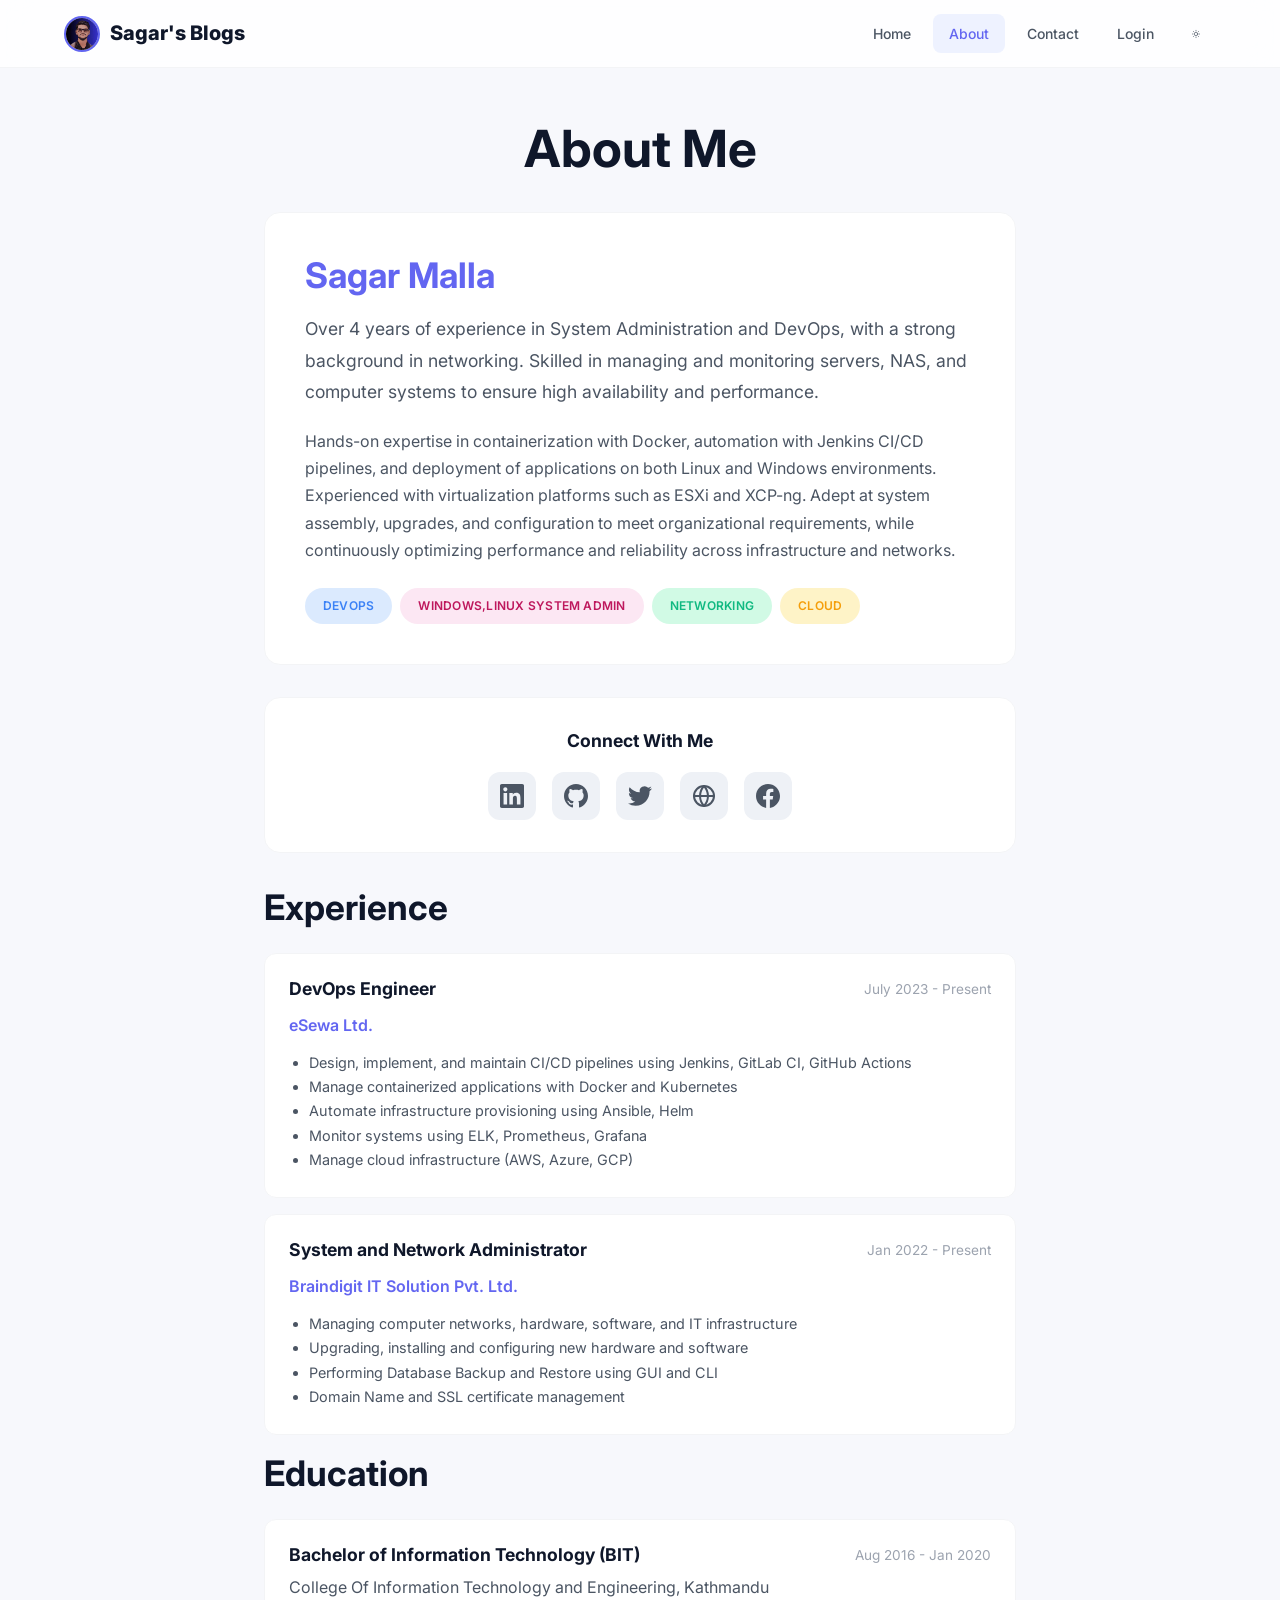
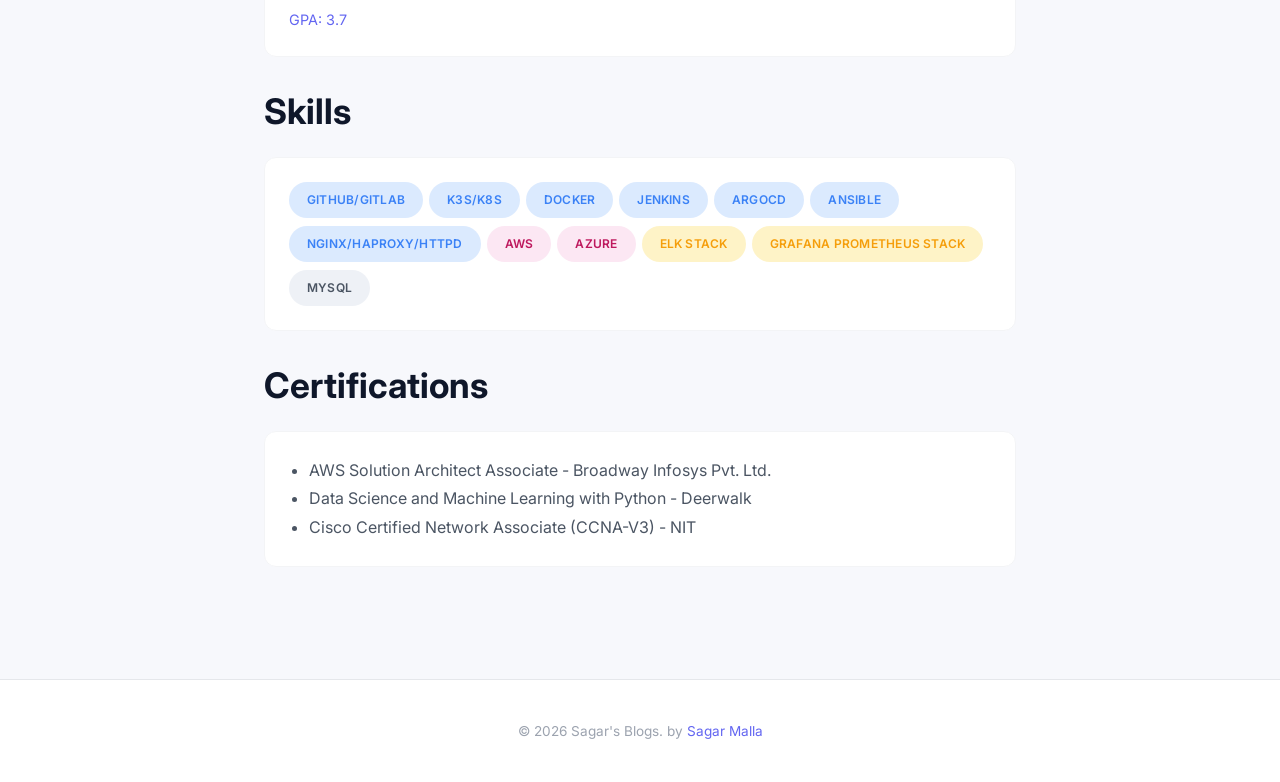
==== about.html @ 2ee71346 "Find and Replace logic added for quiljs editor." ====
<!DOCTYPE html>
<html lang="en">
<head>
    <meta charset="UTF-8">
    <meta name="viewport" content="width=device-width, initial-scale=1.0">
    <title>About Me — Sagar's Blogs</title>
    <!-- Google Fonts -->
    <link rel="preconnect" href="https://fonts.googleapis.com">
    <link rel="preconnect" href="https://fonts.gstatic.com" crossorigin>
    <link href="https://fonts.googleapis.com/css2?family=Inter:wght@400;500;600;700;800&family=Playfair+Display:ital,wght@0,700;0,800;1,700&family=JetBrains+Mono:wght@500&display=swap" rel="stylesheet">
    <link rel="stylesheet" href="assets/css/style.css">
    <link href="https://unpkg.com/aos@2.3.1/dist/aos.css" rel="stylesheet">
</head>
<body>
    <!-- ========== NAVBAR ========== -->
    <nav class="navbar" id="navbar">
        <div class="nav-inner">
            <a href="index.html#home" class="nav-brand">
                <img src="assets/img/sagarmalla.gif" alt="Sagar's Blogs" class="brand-logo">
                <span>Sagar's Blogs</span>
            </a>
            <button class="mobile-menu-btn" id="mobile-menu-btn" aria-label="Toggle menu">
                <svg viewBox="0 0 24 24" fill="none" stroke="currentColor" stroke-width="2" stroke-linecap="round"><line x1="3" y1="6" x2="21" y2="6"/><line x1="3" y1="12" x2="21" y2="12"/><line x1="3" y1="18" x2="21" y2="18"/></svg>
            </button>
            <div class="nav-links" id="nav-links">
                <a href="index.html#home" id="nav-home">Home</a>
                <a href="about.html" id="nav-about" class="active">About</a>
                <a href="contact.html" id="nav-contact">Contact</a>
                <a href="index.html#admin/dashboard" id="nav-admin" class="hidden">Dashboard</a>
                <a href="login.html" id="nav-login">Login</a>
                <button id="nav-logout" class="hidden" onclick="UI_UTILS.handleLogout()">Logout</button>
                <button class="theme-toggle" id="theme-toggle" aria-label="Toggle theme"></button>
            </div>
        </div>
    </nav>

    <main id="app">
        <div class="page-enter" style="margin-top:var(--nav-h);padding:48px 24px 80px">
            <div class="container" style="max-width:800px">
                <h1 style="margin-bottom:32px;text-align:center">About Me</h1>
                
                <div data-aos="fade-up" style="background:var(--bg-secondary);border-radius:var(--radius-lg);padding:40px;margin-bottom:32px;border:1px solid var(--border-light)">
                    <h2 style="margin-bottom:16px;color:var(--accent)">Sagar Malla</h2>
                    <p style="margin-bottom:20px;font-size:1.1rem;line-height:1.8">
                        Over 4 years of experience in System Administration and DevOps, with a strong background in networking. 
                        Skilled in managing and monitoring servers, NAS, and computer systems to ensure high availability and performance.
                    </p>
                    <p style="margin-bottom:20px;line-height:1.7">
                        Hands-on expertise in containerization with Docker, automation with Jenkins CI/CD pipelines, and deployment 
                        of applications on both Linux and Windows environments. Experienced with virtualization platforms such as 
                        ESXi and XCP-ng. Adept at system assembly, upgrades, and configuration to meet organizational requirements, 
                        while continuously optimizing performance and reliability across infrastructure and networks.
                    </p>
                    <div style="display:flex;gap:8px;flex-wrap:wrap;margin-top:24px">
                        <span class="badge badge-tech">DevOps</span>
                        <span class="badge badge-design">Windows,Linux System Admin</span>
                        <span class="badge badge-lifestyle">Networking</span>
                        <span class="badge badge-business">Cloud</span>
                    </div>
                </div>

                <div data-aos="zoom-in" style="background:var(--bg-secondary);border-radius:var(--radius-lg);padding:32px;margin-bottom:32px;border:1px solid var(--border-light);text-align:center">
                    <h3 style="margin-bottom:20px;font-size:1.1rem">Connect With Me</h3>
                    <div style="display:flex;justify-content:center;gap:16px;flex-wrap:wrap">
                        <a href="https://www.linkedin.com/in/sagarmalla08/" target="_blank" rel="noopener noreferrer" class="social-btn">
                            <svg viewBox="0 0 24 24" fill="currentColor" style="width:24px;height:24px"><path d="M20.447 20.452h-3.554v-5.569c0-1.328-.027-3.037-1.852-3.037-1.853 0-2.136 1.445-2.136 2.939v5.667H9.351V9h3.414v1.561h.046c.477-.9 1.637-1.85 3.37-1.85 3.601 0 4.267 2.37 4.267 5.455v6.286zM5.337 7.433c-1.144 0-2.063-.926-2.063-2.065 0-1.138.92-2.063 2.063-2.063 1.14 0 2.064.925 2.064 2.063 0 1.139-.925 2.065-2.064 2.065zm1.782 13.019H3.555V9h3.564v11.452zM22.225 0H1.771C.792 0 0 .774 0 1.729v20.542C0 23.227.792 24 1.771 24h20.451C23.2 24 24 23.227 24 22.271V1.729C24 .774 23.2 0 22.222 0h.003z"/></svg>
                        </a>
                        <a href="https://github.com/UnstopableSafar08" target="_blank" rel="noopener noreferrer" class="social-btn">
                            <svg viewBox="0 0 24 24" fill="currentColor" style="width:24px;height:24px"><path d="M12 0c-6.626 0-12 5.373-12 12 0 5.302 3.438 9.8 8.207 11.387.599.111.793-.261.793-.577v-2.234c-3.338.726-4.033-1.416-4.033-1.416-.546-1.387-1.333-1.756-1.333-1.756-1.089-.745.083-.729.083-.729 1.205.084 1.839 1.237 1.839 1.237 1.07 1.834 2.807 1.304 3.492.997.107-.775.418-1.305.762-1.604-2.665-.305-5.467-1.334-5.467-5.931 0-1.311.469-2.381 1.236-3.221-.124-.303-.535-1.524.117-3.176 0 0 1.008-.322 3.301 1.23.957-.266 1.983-.399 3.003-.404 1.02.005 2.047.138 3.006.404 2.291-1.552 3.297-1.23 3.297-1.23.653 1.653.242 2.874.118 3.176.77.84 1.235 1.911 1.235 3.221 0 4.609-2.807 5.624-5.479 5.921.43.372.823 1.102.823 2.222v3.293c0 .319.192.694.801.576 4.765-1.589 8.199-6.086 8.199-11.386 0-6.627-5.373-12-12-12z"/></svg>
                        </a>
                        <a href="https://twitter.com/sgr_malla08" target="_blank" rel="noopener noreferrer" class="social-btn" title="Twitter">
                            <svg viewBox="0 0 24 24" fill="currentColor" style="width:24px;height:24px"><path d="M23.953 4.57a10 10 0 01-2.825.775 4.958 4.958 0 002.163-2.723c-.951.555-2.005.959-3.127 1.184a4.92 4.92 0 00-8.384 4.482C7.69 8.095 4.067 6.13 1.64 3.162a4.822 4.822 0 00-.666 2.475c0 1.71.87 3.213 2.188 4.096a4.904 4.904 0 01-2.228-.616v.06a4.923 4.923 0 003.946 4.827 4.996 4.996 0 01-2.212.085 4.936 4.936 0 004.604 3.417 9.867 9.867 0 01-6.102 2.105c-.39 0-.779-.023-1.17-.067a13.995 13.995 0 007.557 2.209c9.053 0 13.998-7.496 13.998-13.985 0-.21 0-.42-.015-.63A9.935 9.935 0 0024 4.59z"/></svg>
                        </a>
                        <a href="https://sagarmalla.info.np" target="_blank" rel="noopener noreferrer" class="social-btn" title="Portfolio Website">
                            <svg viewBox="0 0 24 24" fill="none" stroke="currentColor" stroke-width="2" stroke-linecap="round" stroke-linejoin="round" style="width:24px;height:24px"><circle cx="12" cy="12" r="10"/><line x1="2" y1="12" x2="22" y2="12"/><path d="M12 2a15.3 15.3 0 0 1 4 10 15.3 15.3 0 0 1-4 10 15.3 15.3 0 0 1-4-10 15.3 15.3 0 0 1 4-10z"/></svg>
                        </a>
                        <a href="https://facebook.com/" target="_blank" rel="noopener noreferrer" class="social-btn" title="Facebook">
                            <svg viewBox="0 0 24 24" fill="currentColor" style="width:24px;height:24px"><path d="M24 12.073c0-6.627-5.373-12-12-12s-12 5.373-12 12c0 5.99 4.388 10.954 10.125 11.854v-8.385H7.078v-3.47h3.047V9.43c0-3.007 1.792-4.669 4.533-4.669 1.312 0 2.686.235 2.686.235v2.953H15.83c-1.491 0-1.956.925-1.956 1.874v2.25h3.328l-.532 3.47h-2.796v8.385C19.612 23.027 24 18.062 24 12.073z"/></svg>
                        </a>
                    </div>
                </div>

                <div data-aos="fade-up">
                    <h2 style="margin-bottom:24px">Experience</h2>
                    
                    <div style="background:var(--bg-secondary);border-radius:var(--radius-md);padding:24px;margin-bottom:16px;border:1px solid var(--border-light)">
                        <div style="display:flex;justify-content:space-between;align-items:flex-start;flex-wrap:wrap;gap:8px;margin-bottom:12px">
                            <h3 style="font-size:1.1rem">DevOps Engineer</h3>
                            <span style="font-size:.85rem;color:var(--text-tertiary)">July 2023 - Present</span>
                        </div>
                        <p style="color:var(--accent);font-weight:600;margin-bottom:12px">eSewa Ltd.</p>
                        <ul style="color:var(--text-secondary);font-size:.9rem;line-height:1.7;padding-left:20px; list-style: disc;">
                            <li>Design, implement, and maintain CI/CD pipelines using Jenkins, GitLab CI, GitHub Actions</li>
                            <li>Manage containerized applications with Docker and Kubernetes</li>
                            <li>Automate infrastructure provisioning using Ansible, Helm</li>
                            <li>Monitor systems using ELK, Prometheus, Grafana</li>
                            <li>Manage cloud infrastructure (AWS, Azure, GCP)</li>
                        </ul>
                    </div>

                    <div data-aos="zoom-in-up" style="background:var(--bg-secondary);border-radius:var(--radius-md);padding:24px;margin-bottom:16px;border:1px solid var(--border-light)">
                        <div style="display:flex;justify-content:space-between;align-items:flex-start;flex-wrap:wrap;gap:8px;margin-bottom:12px">
                            <h3 style="font-size:1.1rem">System and Network Administrator</h3>
                            <span style="font-size:.85rem;color:var(--text-tertiary)">Jan 2022 - Present</span>
                        </div>
                        <p style="color:var(--accent);font-weight:600;margin-bottom:12px">Braindigit IT Solution Pvt. Ltd.</p>
                        <ul style="color:var(--text-secondary);font-size:.9rem;line-height:1.7;padding-left:20px; list-style: disc;">
                            <li>Managing computer networks, hardware, software, and IT infrastructure</li>
                            <li>Upgrading, installing and configuring new hardware and software</li>
                            <li>Performing Database Backup and Restore using GUI and CLI</li>
                            <li>Domain Name and SSL certificate management</li>
                        </ul>
                    </div>
                </div>

                <div data-aos="zoom-in-up" style="margin-bottom:32px">
                    <h2 style="margin-bottom:24px">Education</h2>
                    <div style="background:var(--bg-secondary);border-radius:var(--radius-md);padding:24px;border:1px solid var(--border-light)">
                        <div style="display:flex;justify-content:space-between;align-items:flex-start;flex-wrap:wrap;gap:8px;margin-bottom:8px">
                            <h3 style="font-size:1.1rem">Bachelor of Information Technology (BIT)</h3>
                            <span style="font-size:.85rem;color:var(--text-tertiary)">Aug 2016 - Jan 2020</span>
                        </div>
                        <p style="color:var(--text-secondary);margin-bottom:8px">College Of Information Technology and Engineering, Kathmandu</p>
                        <p style="color:var(--accent);font-size:.9rem">GPA: 3.7</p>
                    </div>
                </div>

                <div data-aos="zoom-in-up" style="margin-bottom:32px">
                    <h2 style="margin-bottom:24px">Skills</h2>
                    <div style="background:var(--bg-secondary);border-radius:var(--radius-md);padding:24px;border:1px solid var(--border-light);"> 
                        <div style="display:flex;flex-wrap:wrap;gap:8px 6px;">
                            <span class="badge badge-tech">Github/Gitlab</span>
                            <span class="badge badge-tech">K3S/K8S</span>
                            <span class="badge badge-tech">Docker</span>
                            <span class="badge badge-tech">Jenkins</span>
                            <span class="badge badge-tech">ArgoCD</span>
                            <span class="badge badge-tech">Ansible</span>
                            <span class="badge badge-tech">Nginx/HAProxy/HTTPD</span>
                            <span class="badge badge-design">AWS</span>
                            <span class="badge badge-design">Azure</span>
                            <span class="badge badge-business">ELK Stack</span>
                            <span class="badge badge-business">Grafana Prometheus Stack</span>
                            <span class="badge badge-general">MySQL</span>
                        </div>
                    </div>
                </div>

                <div data-aos="zoom-in-up" style="margin-bottom:32px">
                    <h2 style="margin-bottom:24px">Certifications</h2>
                    <div style="background:var(--bg-secondary);border-radius:var(--radius-md);padding:24px;border:1px solid var(--border-light)"> 
                        <ul style="color:var(--text-secondary);line-height:1.8;padding-left:20px; list-style: disc;">
                            <li>AWS Solution Architect Associate - Broadway Infosys Pvt. Ltd.</li>
                            <li>Data Science and Machine Learning with Python - Deerwalk</li>
                            <li>Cisco Certified Network Associate (CCNA-V3) - NIT</li>
                        </ul>
                    </div>
                </div>
            </div>
        </div>
    </main>

    <style>
        .social-btn {
            width: 48px;
            height: 48px;
            border-radius: var(--radius-md);
            background: var(--bg-tertiary);
            display: flex;
            align-items: center;
            justify-content: center;
            color: var(--text-secondary);
            transition: all var(--transition);
        }
        .social-btn:hover {
            background: var(--accent);
            color: #fff;
            transform: translateY(-3px);
        }
    </style>

    <footer class="footer">
        <div class="container">
            <p>&copy; 2026 Sagar's Blogs. by <a href="https://sagarmalla.info.np" target="_blank" rel="noopener">Sagar Malla</a></p>
        </div>
    </footer>

    <script src="config.local.js"></script>
    <script src="assets/js/core.js"></script>
    <script src="https://unpkg.com/aos@2.3.1/dist/aos.js"></script>
    <script>
        document.addEventListener('DOMContentLoaded', () => {
            AOS.init({ duration: 800, once: true });
            
            const themeBtn = document.getElementById('theme-toggle');
            const updateThemeIcon = (theme) => {
                themeBtn.innerHTML = theme === 'light' ? 
                    '<svg viewBox="0 0 24 24" fill="none" stroke="currentColor" stroke-width="2" stroke-linecap="round"><circle cx="12" cy="12" r="5"/><line x1="12" y1="1" x2="12" y2="3"/><line x1="12" y1="21" x2="12" y2="23"/><line x1="4.22" y1="4.22" x2="5.64" y2="5.64"/><line x1="18.36" y1="18.36" x2="19.78" y2="19.78"/><line x1="1" y1="12" x2="3" y2="12"/><line x1="21" y1="12" x2="23" y2="12"/><line x1="4.22" y1="19.78" x2="5.64" y2="18.36"/><line x1="18.36" y1="5.64" x2="19.78" y2="4.22"></svg>' :
                    '<svg viewBox="0 0 24 24" fill="none" stroke="currentColor" stroke-width="2" stroke-linecap="round"><path d="M21 12.79A9 9 0 1 1 11.21 3 7 7 0 0 0 21 12.79z"/></svg>';
            };
            updateThemeIcon(UI_UTILS.setupTheme());
            UI_UTILS.updateNav();
            themeBtn.addEventListener('click', () => updateThemeIcon(UI_UTILS.toggleTheme()));

            document.getElementById('mobile-menu-btn').addEventListener('click', () => {
                document.getElementById('nav-links').classList.toggle('open');
            });
        });
    </script>
</body>
</html>
---- assets/css/style.css ----
/* ============================================================
   INKWELL BLOG — COMPLETE DESIGN SYSTEM
   CSS Custom Properties, Reset, Typography, Components,
   Dark Mode, Skeleton Loaders, Responsive Layout
   ============================================================ */

/* ---------- Theme Variables ---------- */
:root {
    --bg-primary: #f7f8fc;
    --bg-secondary: #ffffff;
    --bg-tertiary: #eef1f6;
    --bg-input: #f1f4f9;
    --text-primary: #0f172a;
    --text-secondary: #4b5563;
    --text-tertiary: #9ca3af;
    --accent: #6366f1;
    --accent-hover: #4f46e5;
    --accent-soft: #eef2ff;
    --accent-glow: rgba(99, 102, 241, 0.13);
    --border: #e5e7eb;
    --border-light: #f3f4f6;
    --success: #10b981;
    --success-soft: #d1fae5;
    --warning: #f59e0b;
    --warning-soft: #fef3c7;
    --danger: #ef4444;
    --danger-soft: #fee2e2;
    --info: #3b82f6;
    --info-soft: #dbeafe;
    --shadow-sm: 0 1px 3px rgba(0, 0, 0, 0.04), 0 1px 2px rgba(0, 0, 0, 0.03);
    --shadow-md: 0 4px 12px rgba(0, 0, 0, 0.06);
    --shadow-lg: 0 12px 32px rgba(0, 0, 0, 0.08);
    --shadow-xl: 0 24px 48px rgba(0, 0, 0, 0.10);
    --radius-sm: 8px;
    --radius-md: 12px;
    --radius-lg: 16px;
    --radius-xl: 24px;
    --radius-full: 9999px;
    --font-sans: 'Inter', system-ui, -apple-system, sans-serif;
    --font-display: 'Playfair Display', Georgia, serif;
    --font-mono: 'JetBrains Mono', monospace;
    --transition: 0.22s cubic-bezier(.4, 0, .2, 1);
    --nav-h: 68px;
    --max-w: 1200px;
    --skel-base: #e5e7eb;
    --skel-shine: #f9fafb;
    --nav-bg: rgba(255, 255, 255, 0.82);
    --hero-grad: linear-gradient(135deg, #6366f1 0%, #a855f7 50%, #ec4899 100%);
    --card-hover-y: -6px;
    --quill-bg: #ffffff;
    --quill-text: #0f172a;
    --quill-border: #e5e7eb;
}

[data-theme="dark"] {
    --bg-primary: #0c1222;
    --bg-secondary: #141c2e;
    --bg-tertiary: #1b2540;
    --bg-input: #1b2540;
    --text-primary: #e8ecf4;
    --text-secondary: #8e9bba;
    --text-tertiary: #4e5e80;
    --accent: #818cf8;
    --accent-hover: #a5b4fc;
    --accent-soft: rgba(129, 140, 248, 0.12);
    --accent-glow: rgba(129, 140, 248, 0.18);
    --border: #1f2d47;
    --border-light: #172035;
    --success-soft: rgba(16, 185, 129, 0.14);
    --warning-soft: rgba(245, 158, 11, 0.14);
    --danger-soft: rgba(239, 68, 68, 0.14);
    --info-soft: rgba(59, 130, 246, 0.14);
    --shadow-sm: 0 1px 3px rgba(0, 0, 0, 0.25);
    --shadow-md: 0 4px 12px rgba(0, 0, 0, 0.35);
    --shadow-lg: 0 12px 32px rgba(0, 0, 0, 0.40);
    --shadow-xl: 0 24px 48px rgba(0, 0, 0, 0.45);
    --skel-base: #1b2540;
    --skel-shine: #243352;
    --nav-bg: rgba(12, 18, 34, 0.82);
    --hero-grad: linear-gradient(135deg, #4338ca 0%, #7c3aed 50%, #be185d 100%);
    --card-hover-y: -4px;
    --quill-bg: #141c2e;
    --quill-text: #e8ecf4;
    --quill-border: #1f2d47;
}

/* ---------- Reset ---------- */
*,
*::before,
*::after {
    margin: 0;
    padding: 0;
    box-sizing: border-box
}

html {
    scroll-behavior: smooth;
    -webkit-font-smoothing: antialiased;
    -moz-osx-font-smoothing: grayscale
}

body {
    font-family: var(--font-sans);
    background: var(--bg-primary);
    color: var(--text-primary);
    line-height: 1.65;
    transition: background var(--transition), color var(--transition);
    min-height: 100vh;
    overflow-x: hidden
}

img {
    max-width: 100%;
    display: block
}

a {
    color: var(--accent);
    text-decoration: none;
    transition: color var(--transition)
}

a:hover {
    color: var(--accent-hover)
}

button {
    cursor: pointer;
    font-family: inherit;
    border: none;
    background: none
}

input,
select,
textarea {
    font-family: inherit;
    font-size: inherit
}

ul,
ol {
    list-style: none
}

/* ---------- Scrollbar ---------- */
::-webkit-scrollbar {
    width: 8px;
    height: 8px
}

::-webkit-scrollbar-track {
    background: var(--bg-primary)
}

::-webkit-scrollbar-thumb {
    background: var(--border);
    border-radius: 99px
}

::-webkit-scrollbar-thumb:hover {
    background: var(--text-tertiary)
}

/* ---------- Typography ---------- */
h1,
h2,
h3,
h4,
h5,
h6 {
    line-height: 1.25;
    font-weight: 700;
    color: var(--text-primary)
}

h1 {
    font-size: clamp(2rem, 5vw, 3.2rem)
}

h2 {
    font-size: clamp(1.5rem, 3.5vw, 2.2rem)
}

h3 {
    font-size: clamp(1.2rem, 2.5vw, 1.6rem)
}

p {
    color: var(--text-secondary)
}

/* ---------- Layout ---------- */
.container {
    width: 100%;
    max-width: var(--max-w);
    margin: 0 auto;
    padding: 0 24px
}

.page-padding {
    padding-top: calc(var(--nav-h) + 32px);
    padding-bottom: 64px;
    min-height: 80vh
}

/* ---------- Navbar ---------- */
.navbar {
    position: fixed;
    top: 0;
    left: 0;
    right: 0;
    height: var(--nav-h);
    background: var(--nav-bg);
    backdrop-filter: blur(16px) saturate(1.8);
    -webkit-backdrop-filter: blur(16px) saturate(1.8);
    border-bottom: 1px solid var(--border-light);
    z-index: 1000;
    transition: background var(--transition), border-color var(--transition)
}

.nav-inner {
    max-width: var(--max-w);
    margin: 0 auto;
    padding: 0 24px;
    height: 100%;
    display: flex;
    align-items: center;
    justify-content: space-between
}

.nav-brand {
    display: flex;
    align-items: center;
    gap: 10px;
    font-weight: 800;
    font-size: 1.25rem;
    color: var(--text-primary);
    text-decoration: none;
    transition: opacity var(--transition)
}

.brand-logo {
    width: 36px;
    height: 36px;
    border-radius: 50%;
    object-fit: cover;
    border: 2px solid var(--accent)
}

.nav-brand:hover {
    opacity: .8;
    color: var(--text-primary)
}

.nav-brand svg {
    width: 28px;
    height: 28px;
    color: var(--accent)
}

.nav-links {
    display: flex;
    align-items: center;
    gap: 6px
}

.nav-links a,
.nav-links button {
    padding: 8px 16px;
    border-radius: var(--radius-sm);
    font-size: .875rem;
    font-weight: 500;
    color: var(--text-secondary);
    transition: all var(--transition);
    text-decoration: none;
    white-space: nowrap
}

.nav-links a:hover,
.nav-links button:hover {
    background: var(--accent-soft);
    color: var(--accent)
}

.nav-links a.active {
    background: var(--accent-soft);
    color: var(--accent)
}

.theme-toggle {
    display: flex;
    align-items: center;
    justify-content: center;
    width: 40px;
    height: 40px;
    border-radius: var(--radius-sm);
    transition: all var(--transition);
    color: var(--text-secondary)
}

.theme-toggle:hover {
    background: var(--accent-soft);
    color: var(--accent)
}

.theme-toggle svg {
    width: 28px;
    height: 28px
}

.mobile-menu-btn {
    display: none;
    width: 40px;
    height: 40px;
    align-items: center;
    justify-content: center;
    border-radius: var(--radius-sm);
    color: var(--text-secondary)
}

.mobile-menu-btn svg {
    width: 22px;
    height: 22px
}

@media(max-width:768px) {
    .nav-links {
        position: fixed;
        top: var(--nav-h);
        left: 0;
        right: 0;
        background: var(--bg-secondary);
        border-bottom: 1px solid var(--border);
        flex-direction: column;
        padding: 16px;
        gap: 4px;
        transform: translateY(-120%);
        opacity: 0;
        transition: all .3s ease;
        pointer-events: none
    }

    .nav-links.open {
        transform: translateY(0);
        opacity: 1;
        pointer-events: auto
    }

    .nav-links a,
    .nav-links button {
        width: 100%;
        text-align: left;
        padding: 12px 16px
    }

    .mobile-menu-btn {
        display: flex
    }
}

/* ---------- Hero ---------- */
.hero {
    background: var(--hero-grad);
    padding: 100px 24px 80px;
    margin-top: var(--nav-h);
    text-align: center;
    position: relative;
    overflow: hidden
}

.hero::before {
    content: '';
    position: absolute;
    inset: 0;
    background: url("data:image/svg+xml,%3Csvg width='60' height='60' viewBox='0 0 60 60' xmlns='http://www.w3.org/2000/svg'%3E%3Cg fill='none' fill-rule='evenodd'%3E%3Cg fill='%23ffffff' fill-opacity='0.05'%3E%3Cpath d='M36 34v-4h-2v4h-4v2h4v4h2v-4h4v-2h-4zm0-30V0h-2v4h-4v2h4v4h2V6h4V4h-4zM6 34v-4H4v4H0v2h4v4h2v-4h4v-2H6zM6 4V0H4v4H0v2h4v4h2V6h4V4H6z'/%3E%3C/g%3E%3C/g%3E%3C/svg%3E")
}

.hero h1 {
    font-family: var(--font-display);
    color: #fff;
    font-size: clamp(2.5rem, 6vw, 4.2rem);
    margin-bottom: 16px;
    position: relative
}

.hero p {
    color: rgba(255, 255, 255, 0.85);
    font-size: clamp(1rem, 2vw, 1.25rem);
    max-width: 600px;
    margin: 0 auto 32px;
    position: relative
}

.hero-cta {
    display: inline-flex;
    align-items: center;
    gap: 8px;
    padding: 14px 32px;
    background: rgba(255, 255, 255, 0.18);
    color: #fff;
    border: 1px solid rgba(255, 255, 255, 0.3);
    border-radius: var(--radius-full);
    font-weight: 600;
    font-size: 1rem;
    transition: all var(--transition);
    position: relative;
    backdrop-filter: blur(8px)
}

.hero-cta:hover {
    background: rgba(255, 255, 255, 0.28);
    color: #fff;
    transform: translateY(-2px)
}

/* ---------- Section Titles ---------- */
.section-title {
    display: flex;
    align-items: center;
    justify-content: space-between;
    margin-bottom: 32px;
    flex-wrap: wrap;
    gap: 16px
}

.section-title h2 {
    font-size: 1.5rem
}

.section-title .filter-bar {
    display: flex;
    gap: 8px;
    flex-wrap: wrap
}

/* ---------- Search ---------- */
.search-box {
    position: relative;
    max-width: 400px;
    width: 100%
}

.search-box input {
    width: 100%;
    padding: 10px 16px 10px 42px;
    background: var(--bg-secondary);
    border: 1px solid var(--border);
    border-radius: var(--radius-full);
    font-size: .875rem;
    color: var(--text-primary);
    transition: all var(--transition);
    outline: none
}

.search-box input:focus {
    border-color: var(--accent);
    box-shadow: 0 0 0 3px var(--accent-glow)
}

.search-box input::placeholder {
    color: var(--text-tertiary)
}

.search-box svg {
    position: absolute;
    left: 14px;
    top: 50%;
    transform: translateY(-50%);
    width: 18px;
    height: 18px;
    color: var(--text-tertiary);
    pointer-events: none
}

.search-box .search-clear {
    position: absolute;
    right: 10px;
    top: 50%;
    transform: translateY(-50%);
    width: 22px;
    height: 22px;
    border-radius: 50%;
    background: var(--bg-tertiary);
    color: var(--text-tertiary);
    cursor: pointer;
    display: flex;
    align-items: center;
    justify-content: center;
    transition: all var(--transition);
    pointer-events: auto;
    border: none;
    padding: 0
}

.search-box .search-clear:hover {
    background: var(--danger-soft);
    color: var(--danger)
}

.search-box .search-clear svg {
    position: static;
    transform: none;
    width: 14px;
    height: 14px;
    pointer-events: none
}

.search-box input:not(.has-value)~.search-clear,
.search-box input:not([value*=""])~.search-clear {
    display: none
}

.search-box input.has-value~.search-clear {
    display: flex
}

/* ---------- Password Input with Toggle ---------- */
.password-input-wrap {
    position: relative;
    display: flex;
    align-items: center
}

.password-input-wrap .form-input {
    padding-right: 40px;
    width: 100%
}

.password-toggle {
    position: absolute;
    right: 12px;
    top: 50%;
    transform: translateY(-50%);
    width: 22px;
    height: 22px;
    display: flex;
    align-items: center;
    justify-content: center;
    cursor: pointer;
    color: var(--text-tertiary);
    background: none;
    border: none;
    padding: 0;
    transition: color var(--transition)
}

.password-toggle:hover {
    color: var(--text-secondary)
}

.password-toggle svg {
    width: 18px;
    height: 18px;
    pointer-events: none
}

/* ---------- Category Badges ---------- */
.badge {
    display: inline-flex;
    align-items: center;
    padding: 8px 18px;
    border-radius: var(--radius-full);
    font-size: .75rem;
    font-weight: 600;
    letter-spacing: .02em;
    text-transform: uppercase;
    gap: 10px 16px
}

.badge-tech {
    background: var(--info-soft);
    color: var(--info)
}

.badge-design {
    background: #fce7f3;
    color: #be185d
}

[data-theme="dark"] .badge-design {
    background: rgba(190, 24, 93, 0.14);
    color: #f9a8d4
}

.badge-lifestyle {
    background: var(--success-soft);
    color: var(--success)
}

.badge-business {
    background: var(--warning-soft);
    color: var(--warning)
}

.badge-general {
    background: var(--bg-tertiary);
    color: var(--text-secondary)
}

.badge-status {
    padding: 4px 10px;
    font-size: .7rem
}

.badge-published {
    background: var(--success-soft);
    color: var(--success)
}

.badge-draft {
    background: var(--warning-soft);
    color: var(--warning)
}

/* ---------- Post Grid ---------- */
.post-grid {
    display: grid;
    grid-template-columns: repeat(auto-fill, minmax(340px, 1fr));
    gap: 28px
}

@media(max-width:480px) {
    .post-grid {
        grid-template-columns: 1fr
    }
}

/* ---------- Featured Post ---------- */
.featured-post {
    display: grid;
    grid-template-columns: 1.1fr 1fr;
    gap: 0;
    background: var(--bg-secondary);
    border-radius: var(--radius-lg);
    overflow: hidden;
    box-shadow: var(--shadow-md);
    transition: all var(--transition);
    border: 1px solid var(--border-light);
    margin-bottom: 40px
}

.featured-post:hover {
    box-shadow: var(--shadow-lg);
    transform: translateY(-3px)
}

.featured-post .fp-image {
    height: 100%;
    min-height: 320px;
    background-size: cover;
    background-position: center;
    position: relative
}

.featured-post .fp-image::after {
    content: 'FEATURED';
    position: absolute;
    top: 20px;
    left: 20px;
    background: var(--accent);
    color: #fff;
    padding: 6px 16px;
    border-radius: var(--radius-full);
    font-size: .7rem;
    font-weight: 700;
    letter-spacing: .06em
}

.featured-post .fp-content {
    padding: 40px;
    display: flex;
    flex-direction: column;
    justify-content: center;
    gap: 16px
}

.featured-post .fp-content h2 {
    font-size: 1.75rem;
    line-height: 1.3
}

.featured-post .fp-content h2 a {
    color: var(--text-primary);
    text-decoration: none
}

.featured-post .fp-content h2 a:hover {
    color: var(--accent)
}

.featured-post .fp-content p {
    color: var(--text-secondary);
    font-size: .95rem;
    line-height: 1.7
}

.featured-post .fp-meta {
    display: flex;
    align-items: center;
    gap: 16px;
    font-size: .8rem;
    color: var(--text-tertiary)
}

.featured-post .fp-meta svg {
    width: 14px;
    height: 14px
}

.featured-post .fp-meta span {
    display: flex;
    align-items: center;
    gap: 5px
}

@media(max-width:768px) {
    .featured-post {
        grid-template-columns: 1fr
    }

    .featured-post .fp-image {
        min-height: 220px
    }

    .featured-post .fp-content {
        padding: 24px
    }
}

/* ---------- Post Card ---------- */
.post-card {
    background: var(--bg-secondary);
    border-radius: var(--radius-lg);
    overflow: hidden;
    box-shadow: var(--shadow-sm);
    transition: all var(--transition);
    border: 1px solid var(--border-light);
    display: flex;
    flex-direction: column
}

.post-card:hover {
    box-shadow: var(--shadow-lg);
    transform: translateY(var(--card-hover-y))
}

.post-card .card-image {
    height: 200px;
    background-size: cover;
    background-position: center;
    position: relative
}

.post-card .card-image .badge {
    position: absolute;
    top: 14px;
    left: 14px
}

.post-card .card-body {
    padding: 22px;
    flex: 1;
    display: flex;
    flex-direction: column;
    gap: 10px
}

.post-card .card-body h3 {
    font-size: 1.15rem;
    line-height: 1.35
}

.post-card .card-body h3 a {
    color: var(--text-primary);
    text-decoration: none;
    transition: color var(--transition)
}

.post-card .card-body h3 a:hover {
    color: var(--accent)
}

.post-card .card-body .excerpt {
    color: var(--text-secondary);
    font-size: .88rem;
    line-height: 1.65;
    flex: 1;
    display: -webkit-box;
    -webkit-line-clamp: 2;
    -webkit-box-orient: vertical;
    overflow: hidden;
    text-overflow: ellipsis
}

.post-card .card-meta {
    display: flex;
    align-items: center;
    gap: 14px;
    font-size: .78rem;
    color: var(--text-tertiary);
    padding-top: 10px;
    border-top: 1px solid var(--border-light);
    margin-top: auto
}

.post-card .card-meta svg {
    width: 13px;
    height: 13px
}

.post-card .card-meta span {
    display: flex;
    align-items: center;
    gap: 4px
}

/* ---------- Post Reading View ---------- */
.post-view {
    max-width: 780px;
    margin: 0 auto;
    padding-top: calc(var(--nav-h) + 48px);
    padding-bottom: 80px
}

.post-view .post-header {
    text-align: center;
    margin-bottom: 48px
}

.post-view .post-header .badge {
    margin-bottom: 16px
}

.post-view .post-header h1 {
    font-family: var(--font-display);
    font-size: clamp(2rem, 5vw, 3rem);
    margin-bottom: 20px;
    line-height: 1.2
}

.post-view .post-header .post-meta {
    display: flex;
    align-items: center;
    justify-content: center;
    gap: 20px;
    color: var(--text-tertiary);
    font-size: .85rem
}

.post-view .post-header .post-meta svg {
    width: 15px;
    height: 15px
}

.post-view .post-header .post-meta span {
    display: flex;
    align-items: center;
    gap: 5px
}

.post-view .post-cover {
    width: 100%;
    height: auto;
    max-height: 460px;
    object-fit: cover;
    border-radius: var(--radius-lg);
    margin-bottom: 48px
}

.post-view .post-body {
    font-size: 1.08rem;
    line-height: 1.85;
    color: var(--text-secondary)
}

.post-view .post-body h1,
.post-view .post-body h2,
.post-view .post-body h3 {
    margin: 36px 0 16px;
    color: var(--text-primary)
}

.post-view .post-body p {
    margin-bottom: 20px
}

.post-view .post-body blockquote {
    border-left: 4px solid var(--accent);
    padding: 16px 24px;
    margin: 24px 0;
    background: var(--accent-soft);
    border-radius: 0 var(--radius-sm) var(--radius-sm) 0;
    font-style: italic;
    color: var(--text-secondary)
}

.code-block-wrapper {
    position: relative;
    margin: 24px 0;
}

.post-view .post-body pre {
    background: var(--bg-tertiary);
    padding: 20px;
    padding-top: 40px;
    border-radius: var(--radius-md);
    overflow-x: auto;
    font-family: var(--font-mono);
    font-size: .88rem;
    margin: 0;
    border: 1px solid var(--border)
}

.code-hdr {
    position: absolute;
    top: 1px;
    right: 1px;
    display: flex;
    align-items: center;
    gap: 12px;
    background: rgba(45, 45, 45, 0.95);
    padding: 2px 4px;
    border-bottom-left-radius: 8px;
    border-top-right-radius: var(--radius-md);
    box-shadow: -2px 2px 4px rgba(0, 0, 0, 0.2);
    z-index: 10;
}

.code-lang {
    color: #b58900;
    font-size: 0.85rem;
    font-family: var(--font-mono);
    font-weight: 600;
}

.copy-code-btn {
    background: transparent;
    color: #8e9bba;
    border: none;
    padding: 2px 4px;
    cursor: pointer;
    transition: color 0.2s;
    display: flex;
    align-items: center;
    justify-content: center;
    gap: 6px;
    font-size: 0.82rem;
    font-family: var(--font-sans);
}

.copy-code-btn:hover {
    color: #ffffff;
    background: transparent;
}

.post-view .post-body code {
    font-family: var(--font-mono);
    background: var(--bg-tertiary);
    padding: 2px 6px;
    border-radius: 4px;
    font-size: .88em
}

.post-view .post-body pre code {
    background: none;
    padding: 0
}

.post-view .post-body img {
    max-width: 100%;
    border-radius: var(--radius-md);
    margin: 24px 0
}

.post-view .post-body a {
    color: var(--accent);
    text-decoration: underline;
    text-underline-offset: 3px
}

.post-view .post-body ul,
.post-view .post-body ol {
    margin: 16px 0 16px 28px
}

.post-view .post-body li {
    margin-bottom: 8px
}

.post-view .post-body ul li {
    list-style: disc
}

.post-view .post-body ol li {
    list-style: decimal
}

.post-nav {
    display: flex;
    justify-content: space-between;
    margin-top: 56px;
    padding-top: 32px;
    border-top: 1px solid var(--border);
    gap: 16px
}

.post-nav a {
    display: flex;
    align-items: center;
    gap: 8px;
    padding: 12px 20px;
    background: var(--bg-secondary);
    border: 1px solid var(--border);
    border-radius: var(--radius-md);
    font-size: .88rem;
    font-weight: 500;
    color: var(--text-secondary);
    transition: all var(--transition);
    max-width: 48%
}

.post-nav a:hover {
    border-color: var(--accent);
    color: var(--accent);
    background: var(--accent-soft)
}

.post-nav a svg {
    width: 18px;
    height: 18px;
    flex-shrink: 0
}

.post-nav-title {
    white-space: nowrap;
    overflow: hidden;
    text-overflow: ellipsis
}

/* ---------- Admin Layout ---------- */
.admin-layout {
    display: grid;
    grid-template-columns: 240px 1fr;
    gap: 0;
    min-height: calc(100vh - var(--nav-h))
}

.admin-sidebar {
    background: var(--bg-secondary);
    border-right: 1px solid var(--border);
    padding: 28px 0;
    position: sticky;
    top: var(--nav-h);
    height: calc(100vh - var(--nav-h))
}

.admin-sidebar a {
    display: flex;
    align-items: center;
    gap: 12px;
    padding: 11px 24px;
    font-size: .88rem;
    font-weight: 500;
    color: var(--text-secondary);
    transition: all var(--transition);
    border-left: 3px solid transparent;
    text-decoration: none
}

.admin-sidebar a:hover {
    background: var(--accent-soft);
    color: var(--accent)
}

.admin-sidebar a.active {
    background: var(--accent-soft);
    color: var(--accent);
    border-left-color: var(--accent);
    font-weight: 600
}

.admin-sidebar a svg {
    width: 18px;
    height: 18px
}

.admin-sidebar .sidebar-section {
    padding: 0 24px;
    margin-bottom: 12px;
    font-size: .7rem;
    font-weight: 700;
    text-transform: uppercase;
    letter-spacing: .08em;
    color: var(--text-tertiary)
}

.admin-content {
    padding: 32px;
    overflow-y: auto
}

/* Post Hero with Background Image */
.post-hero-bg {
    position: relative;
    min-height: 70vh;
    background-size: cover;
    background-position: center;
    display: flex;
    align-items: flex-end;
    justify-content: center;
    text-align: center;
    padding: 100px 24px 60px;
    margin: calc(-1 * var(--nav-h)) calc(-50vw + 50%);
    padding-top: calc(var(--nav-h) + 60px);
    width: 100vw;
    left: 0;
    right: 0
}

.post-hero-bg-overlay {
    position: absolute;
    inset: 0;
    background: rgba(15, 23, 42, 0.75);
    backdrop-filter: blur(1px)
}

.post-hero-bg-content {
    position: relative;
    z-index: 1;
    max-width: 800px;
    color: #fff;
    width: 100%
}

.post-back-link-bg {
    display: inline-flex;
    align-items: center;
    gap: 8px;
    color: rgba(255, 255, 255, 0.8);
    text-decoration: none;
    font-size: 0.95rem;
    margin-bottom: 16px;
    transition: color 0.2s ease;
    white-space: nowrap
}

.post-back-link-bg:hover {
    color: #fff
}

.post-back-link-bg svg {
    width: 18px;
    height: 18px;
    flex-shrink: 0
}

.post-title-bg {
    font-size: clamp(2rem, 5vw, 3.5rem);
    font-weight: 800;
    line-height: 1.15;
    margin: 12px 0 20px;
    color: #fff;
    text-shadow: 0 2px 8px rgba(0, 0, 0, 0.4)
}

.post-meta-bg {
    display: flex;
    flex-wrap: wrap;
    justify-content: center;
    align-items: center;
    gap: 16px 24px;
    font-size: 0.9rem;
    color: rgba(255, 255, 255, 0.85)
}

.post-meta-bg span {
    display: inline-flex;
    align-items: center;
    gap: 6px;
    white-space: nowrap
}

.post-meta-bg svg {
    width: 16px;
    height: 16px;
    flex-shrink: 0
}

.post-body-wrapper {
    max-width: 720px;
    margin: 0 auto;
    padding: 48px 24px
}

/* Go to Top Floating Button */
.go-to-top-btn {
    position: fixed;
    bottom: 24px;
    right: 24px;
    width: 56px;
    height: 56px;
    border-radius: 20px;
    padding: 0;
    display: flex;
    align-items: center;
    justify-content: center;
    opacity: 0;
    visibility: hidden;
    transform: translateY(20px);
    transition: all 0.3s ease;
    z-index: 100;
    box-shadow: 0 6px 24px rgba(99, 102, 241, 0.5);
    background: linear-gradient(135deg, var(--accent) 0%, var(--accent-hover) 100%);
    border: none
}

.go-to-top-btn.visible {
    opacity: 1;
    visibility: visible;
    transform: translateY(0)
}

.go-to-top-btn:hover {
    transform: translateY(-3px);
    box-shadow: var(--shadow-xl)
}

/* Admin Sidebar Mobile Toggle */
.admin-sidebar-toggle-inline {
    display: none;
    width: 40px;
    height: 40px;
    border-radius: var(--radius-sm);
    background: var(--bg-tertiary);
    color: var(--text-secondary);
    border: 1px solid var(--border);
    cursor: pointer;
    align-items: center;
    justify-content: center;
    transition: all var(--transition)
}

.admin-sidebar-toggle-inline:hover {
    background: var(--accent-soft);
    color: var(--accent);
    border-color: var(--accent)
}

.admin-sidebar-overlay {
    display: none;
    position: fixed;
    inset: 0;
    background: rgba(0, 0, 0, 0.5);
    z-index: 998;
    opacity: 0;
    transition: opacity 0.3s ease
}

.admin-sidebar-overlay.visible {
    display: block;
    opacity: 1
}

@media(max-width:860px) {
    .admin-layout {
        grid-template-columns: 1fr
    }

    .admin-sidebar {
        position: fixed;
        top: var(--nav-h);
        left: 0;
        bottom: 0;
        width: 260px;
        z-index: 1000;
        transform: translateX(-100%);
        transition: transform 0.3s ease;
        display: block;
        height: calc(100vh - var(--nav-h));
        box-shadow: var(--shadow-xl)
    }

    .admin-sidebar.open {
        transform: translateX(0)
    }

    .admin-sidebar-toggle-inline {
        display: flex !important
    }

    .admin-content {
        padding: 24px 16px
    }
}

/* ---------- Stat Cards ---------- */
.stats-grid {
    display: grid;
    grid-template-columns: repeat(auto-fit, minmax(200px, 1fr));
    gap: 20px;
    margin-bottom: 32px
}

.stat-card {
    background: var(--bg-secondary);
    border: 1px solid var(--border-light);
    border-radius: var(--radius-md);
    padding: 24px;
    transition: all var(--transition)
}

.stat-card:hover {
    box-shadow: var(--shadow-md);
    transform: translateY(-2px)
}

.stat-card .stat-icon {
    width: 44px;
    height: 44px;
    border-radius: var(--radius-sm);
    display: flex;
    align-items: center;
    justify-content: center;
    margin-bottom: 14px
}

.stat-card .stat-icon svg {
    width: 22px;
    height: 22px
}

.stat-card .stat-icon.blue {
    background: var(--info-soft);
    color: var(--info)
}

.stat-card .stat-icon.green {
    background: var(--success-soft);
    color: var(--success)
}

.stat-card .stat-icon.amber {
    background: var(--warning-soft);
    color: var(--warning)
}

.stat-card .stat-icon.purple {
    background: var(--accent-soft);
    color: var(--accent)
}

.stat-card .stat-value {
    font-size: 2rem;
    font-weight: 800;
    color: var(--text-primary);
    line-height: 1
}

.stat-card .stat-label {
    font-size: .82rem;
    color: var(--text-tertiary);
    margin-top: 6px
}

/* ---------- Data Table ---------- */
.data-table-wrap {
    background: var(--bg-secondary);
    border: 1px solid var(--border-light);
    border-radius: var(--radius-md);
    overflow: hidden
}

.data-table {
    width: 100%;
    border-collapse: collapse
}

.data-table thead {
    background: var(--bg-tertiary)
}

.data-table th {
    padding: 14px 18px;
    text-align: left;
    font-size: .78rem;
    font-weight: 600;
    text-transform: uppercase;
    letter-spacing: .04em;
    color: var(--text-tertiary);
    border-bottom: 1px solid var(--border)
}

.data-table td {
    padding: 14px 18px;
    font-size: .88rem;
    color: var(--text-secondary);
    border-bottom: 1px solid var(--border-light);
    vertical-align: middle
}

.data-table tr:last-child td {
    border-bottom: none
}

.data-table tr:hover td {
    background: var(--accent-soft)
}

.data-table .td-title {
    font-weight: 600;
    color: var(--text-primary);
    max-width: 250px;
    white-space: nowrap;
    overflow: hidden;
    text-overflow: ellipsis
}

.table-actions {
    display: flex;
    gap: 6px
}

.table-actions button {
    width: 34px;
    height: 34px;
    border-radius: var(--radius-sm);
    display: flex;
    align-items: center;
    justify-content: center;
    transition: all var(--transition);
    color: var(--text-tertiary)
}

.table-actions button:hover {
    background: var(--bg-tertiary);
    color: var(--text-primary)
}

.table-actions button.danger:hover {
    background: var(--danger-soft);
    color: var(--danger)
}

.table-actions button svg {
    width: 16px;
    height: 16px
}

@media(max-width:640px) {
    .data-table-wrap {
        overflow-x: auto
    }

    .data-table {
        min-width: 600px
    }
}

/* ---------- Buttons ---------- */
.btn {
    display: inline-flex;
    align-items: center;
    justify-content: center;
    gap: 8px;
    padding: 10px 22px;
    border-radius: var(--radius-sm);
    font-size: .875rem;
    font-weight: 600;
    transition: all var(--transition);
    white-space: nowrap;
    border: 1px solid transparent;
    outline: none
}

.btn:focus-visible {
    box-shadow: 0 0 0 3px var(--accent-glow)
}

.btn-primary {
    background: var(--accent);
    color: #fff;
    border-color: var(--accent)
}

.btn-primary:hover {
    background: var(--accent-hover);
    color: #fff;
    transform: translateY(-1px);
    box-shadow: var(--shadow-md)
}

.btn-secondary {
    background: var(--bg-secondary);
    color: var(--text-primary);
    border-color: var(--border)
}

.btn-secondary:hover {
    border-color: var(--accent);
    color: var(--accent);
    background: var(--accent-soft)
}

.btn-danger {
    background: var(--danger);
    color: #fff;
    border-color: var(--danger)
}

.btn-danger:hover {
    opacity: .9;
    transform: translateY(-1px)
}

.btn-ghost {
    color: var(--text-secondary);
    padding: 8px 14px
}

.btn-ghost:hover {
    background: var(--bg-tertiary);
    color: var(--text-primary)
}

.btn-sm {
    padding: 7px 14px;
    font-size: .8rem
}

.btn-lg {
    padding: 14px 32px;
    font-size: 1rem
}

.btn svg {
    width: 18px;
    height: 18px
}

.btn-sm svg {
    width: 15px;
    height: 15px
}

/* ---------- Forms ---------- */
.form-group {
    margin-bottom: 20px
}

.form-group label {
    display: block;
    font-size: .82rem;
    font-weight: 600;
    color: var(--text-primary);
    margin-bottom: 7px
}

.form-group .helper {
    font-size: .75rem;
    color: var(--text-tertiary);
    margin-top: 5px
}

.form-input,
.form-select,
.form-textarea {
    width: 100%;
    padding: 11px 16px;
    background: var(--bg-input);
    border: 1.5px solid var(--border);
    border-radius: var(--radius-sm);
    font-size: .9rem;
    color: var(--text-primary);
    transition: all var(--transition);
    outline: none
}

.form-input:focus,
.form-select:focus,
.form-textarea:focus {
    border-color: var(--accent);
    box-shadow: 0 0 0 3px var(--accent-glow);
    background: var(--bg-secondary)
}

.form-input::placeholder,
.form-textarea::placeholder {
    color: var(--text-tertiary)
}

.form-textarea {
    resize: vertical;
    min-height: 100px
}

.form-row {
    display: grid;
    grid-template-columns: 1fr 1fr;
    gap: 16px
}

@media(max-width:540px) {
    .form-row {
        grid-template-columns: 1fr
    }
}

.form-card {
    background: var(--bg-secondary);
    border: 1px solid var(--border-light);
    border-radius: var(--radius-lg);
    padding: 36px;
    max-width: 520px;
    margin: 0 auto
}

.form-card h2 {
    margin-bottom: 8px;
    font-size: 1.5rem
}

.form-card .form-subtitle {
    color: var(--text-secondary);
    margin-bottom: 28px;
    font-size: .92rem
}

/* ---------- Quill Editor Overrides ---------- */
.ql-toolbar.ql-snow {
    border: 1.5px solid var(--quill-border) !important;
    border-radius: var(--radius-sm) var(--radius-sm) 0 0 !important;
    background: var(--bg-tertiary) !important;
    position: sticky;
    top: var(--nav-h);
    z-index: 100;
}

.ql-container.ql-snow {
    border: 1.5px solid var(--quill-border) !important;
    border-top: none !important;
    border-radius: 0 0 var(--radius-sm) var(--radius-sm) !important;
    background: var(--quill-bg) !important;
    font-family: var(--font-sans) !important;
    font-size: 1rem !important;
    min-height: 300px
}

.ql-editor {
    color: var(--quill-text) !important;
    min-height: 300px
}

.ql-editor.ql-blank::before {
    color: var(--text-tertiary) !important;
    font-style: normal !important
}

.ql-snow .ql-stroke {
    stroke: var(--text-secondary) !important
}

.ql-snow .ql-fill,
.ql-snow .ql-stroke.ql-fill {
    fill: var(--text-secondary) !important
}

.ql-snow .ql-picker-label {
    color: var(--text-secondary) !important
}

.ql-snow .ql-picker-options {
    background: var(--bg-secondary) !important;
    border-color: var(--border) !important;
    border-radius: var(--radius-sm) !important
}

/* ---------- Modal ---------- */
.modal-overlay {
    position: fixed;
    inset: 0;
    background: rgba(0, 0, 0, 0.45);
    backdrop-filter: blur(4px);
    z-index: 2000;
    display: flex;
    align-items: center;
    justify-content: center;
    padding: 24px;
    opacity: 0;
    pointer-events: none;
    transition: opacity .2s ease
}

.modal-overlay.visible {
    opacity: 1;
    pointer-events: auto
}

.modal-box {
    background: var(--bg-secondary);
    border-radius: var(--radius-lg);
    box-shadow: var(--shadow-xl);
    max-width: 480px;
    width: 100%;
    padding: 32px;
    transform: translateY(16px) scale(.97);
    transition: transform .25s cubic-bezier(.4, 0, .2, 1);
    position: relative
}

.modal-overlay.visible .modal-box {
    transform: translateY(0) scale(1)
}

.modal-box h3 {
    font-size: 1.2rem;
    margin-bottom: 10px
}

.modal-box p {
    color: var(--text-secondary);
    font-size: .9rem;
    margin-bottom: 24px;
    line-height: 1.6
}

.modal-actions {
    display: flex;
    gap: 10px;
    justify-content: flex-end
}

.modal-close {
    position: absolute;
    top: 16px;
    right: 16px;
    width: 32px;
    height: 32px;
    border-radius: var(--radius-sm);
    display: flex;
    align-items: center;
    justify-content: center;
    color: var(--text-tertiary);
    transition: all var(--transition)
}

.modal-close:hover {
    background: var(--bg-tertiary);
    color: var(--text-primary)
}

.modal-close svg {
    width: 18px;
    height: 18px
}

/* ---------- Toast ---------- */
.toast-container {
    position: fixed;
    top: calc(var(--nav-h) + 16px);
    right: 24px;
    z-index: 3000;
    display: flex;
    flex-direction: column;
    gap: 10px;
    pointer-events: none
}

.toast {
    display: flex;
    align-items: center;
    gap: 12px;
    padding: 14px 20px;
    background: var(--bg-secondary);
    border: 1px solid var(--border);
    border-radius: var(--radius-md);
    box-shadow: var(--shadow-lg);
    font-size: .88rem;
    font-weight: 500;
    color: var(--text-primary);
    pointer-events: auto;
    transform: translateX(120%);
    animation: toastIn .35s cubic-bezier(.4, 0, .2, 1) forwards;
    max-width: 380px
}

.toast.removing {
    animation: toastOut .3s ease forwards
}

.toast svg {
    width: 20px;
    height: 20px;
    flex-shrink: 0
}

.toast.success {
    border-left: 4px solid var(--success)
}

.toast.success svg {
    color: var(--success)
}

.toast.error {
    border-left: 4px solid var(--danger)
}

.toast.error svg {
    color: var(--danger)
}

.toast.warning {
    border-left: 4px solid var(--warning)
}

.toast.warning svg {
    color: var(--warning)
}

.toast.info {
    border-left: 4px solid var(--info)
}

.toast.info svg {
    color: var(--info)
}

@keyframes toastIn {
    to {
        transform: translateX(0)
    }
}

@keyframes toastOut {
    to {
        transform: translateX(120%);
        opacity: 0
    }
}

/* ---------- Skeleton Loader ---------- */
.skeleton {
    border-radius: var(--radius-sm);
    background: linear-gradient(90deg, var(--skel-base) 25%, var(--skel-shine) 50%, var(--skel-base) 75%);
    background-size: 200% 100%;
    animation: shimmer 1.5s ease-in-out infinite
}

@keyframes shimmer {
    0% {
        background-position: 200% 0
    }

    100% {
        background-position: -200% 0
    }
}

.skel-card {
    background: var(--bg-secondary);
    border-radius: var(--radius-lg);
    overflow: hidden;
    border: 1px solid var(--border-light)
}

.skel-card .skel-img {
    height: 200px
}

.skel-card .skel-body {
    padding: 22px;
    display: flex;
    flex-direction: column;
    gap: 12px
}

.skel-card .skel-line {
    height: 14px;
    border-radius: 6px
}

.skel-card .skel-line.w60 {
    width: 60%
}

.skel-card .skel-line.w80 {
    width: 80%
}

.skel-card .skel-line.w40 {
    width: 40%
}

.skel-card .skel-title {
    height: 22px;
    width: 85%;
    border-radius: 6px
}

.skel-featured {
    display: grid;
    grid-template-columns: 1.1fr 1fr;
    background: var(--bg-secondary);
    border-radius: var(--radius-lg);
    overflow: hidden;
    border: 1px solid var(--border-light);
    margin-bottom: 40px
}

.skel-featured .skel-img {
    min-height: 320px
}

.skel-featured .skel-body {
    padding: 40px;
    display: flex;
    flex-direction: column;
    gap: 16px;
    justify-content: center
}

@media(max-width:768px) {
    .skel-featured {
        grid-template-columns: 1fr
    }

    .skel-featured .skel-img {
        min-height: 200px
    }
}

/* ---------- Pagination ---------- */
.pagination {
    display: flex;
    align-items: center;
    justify-content: center;
    gap: 6px;
    margin-top: 40px
}

.pagination button {
    min-width: 40px;
    height: 40px;
    border-radius: var(--radius-sm);
    font-size: .85rem;
    font-weight: 500;
    color: var(--text-secondary);
    transition: all var(--transition);
    border: 1px solid var(--border);
    background: var(--bg-secondary);
    display: flex;
    align-items: center;
    justify-content: center
}

.pagination button:hover:not(:disabled) {
    border-color: var(--accent);
    color: var(--accent);
    background: var(--accent-soft)
}

.pagination button.active {
    background: var(--accent);
    color: #fff;
    border-color: var(--accent)
}

.pagination button:disabled {
    opacity: .4;
    cursor: not-allowed
}

.pagination button svg {
    width: 16px;
    height: 16px
}

/* ---------- Empty State ---------- */
.empty-state {
    text-align: center;
    padding: 64px 24px;
    color: var(--text-tertiary)
}

.empty-state svg {
    width: 64px;
    height: 64px;
    margin: 0 auto 20px;
    opacity: .4
}

.empty-state h3 {
    font-size: 1.2rem;
    color: var(--text-secondary);
    margin-bottom: 8px
}

.empty-state p {
    font-size: .9rem;
    margin-bottom: 24px
}

/* ---------- Footer ---------- */
.footer {
    background: var(--bg-secondary);
    border-top: 1px solid var(--border);
    padding: 40px 24px;
    text-align: center
}

.footer p {
    font-size: .85rem;
    color: var(--text-tertiary)
}

.footer a {
    color: var(--accent)
}

/* ---------- Setup / Auth Pages ---------- */
.auth-page {
    display: flex;
    align-items: center;
    justify-content: center;
    min-height: calc(100vh - var(--nav-h));
    padding: 40px 24px
}

.setup-steps {
    display: flex;
    gap: 8px;
    margin-bottom: 28px
}

.setup-step {
    flex: 1;
    height: 4px;
    border-radius: 99px;
    background: var(--border)
}

.setup-step.done {
    background: var(--accent)
}

/* ---------- Tab bar ---------- */
.tab-bar {
    display: flex;
    gap: 0;
    border-bottom: 2px solid var(--border);
    margin-bottom: 24px
}

.tab-bar button {
    padding: 12px 20px;
    font-size: .88rem;
    font-weight: 500;
    color: var(--text-tertiary);
    border-bottom: 2px solid transparent;
    margin-bottom: -2px;
    transition: all var(--transition)
}

.tab-bar button:hover {
    color: var(--text-primary)
}

.tab-bar button.active {
    color: var(--accent);
    border-bottom-color: var(--accent)
}

/* ---------- Utilities ---------- */
.hidden {
    display: none !important
}

.text-center {
    text-align: center
}

.mb-4 {
    margin-bottom: 16px
}

.mb-8 {
    margin-bottom: 32px
}

.mt-4 {
    margin-top: 16px
}

.flex {
    display: flex
}

.flex-between {
    display: flex;
    align-items: center;
    justify-content: space-between
}

.gap-2 {
    gap: 8px
}

.gap-4 {
    gap: 16px
}

.flex-wrap {
    flex-wrap: wrap
}

.w-full {
    width: 100%
}

/* ---------- Transition for page changes ---------- */
.page-enter {
    animation: pageIn .3s ease forwards
}

@keyframes pageIn {
    from {
        opacity: 0;
        transform: translateY(12px)
    }
    to {
        opacity: 1;
        transform: translateY(0)
    }
}

/* ---------- Quill Find-Replace Toolbar Button ---------- */
.ql-find-replace {
    display: flex !important;
    align-items: center;
    justify-content: center;
    width: 28px !important;
}

.ql-find-replace svg {
    width: 18px !important;
    height: 18px !important;
}

/* ---------- Find and Replace Panel (Inline below toolbar) ---------- */
.find-replace-panel {
    display: flex;
    flex-direction: column;
    gap: 8px;
    padding: 10px 12px;
    background: var(--bg-secondary);
    border: 1px solid var(--border);
    border-top: none;
    animation: frSlideDown 0.2s ease-out;
    position: sticky;
    top: calc(var(--nav-h) + 42px);
    z-index: 99;
}

@keyframes frSlideDown {
    from { opacity: 0; transform: translateY(-6px); }
    to { opacity: 1; transform: translateY(0); }
}

.find-replace-row {
    display: flex;
    gap: 8px;
    align-items: center;
}

.find-replace-input {
    flex: 1;
    height: 34px;
    padding: 0 12px;
    border-radius: var(--radius-sm);
    border: 1px solid var(--border);
    background: var(--bg-primary);
    color: var(--text-primary);
    font-size: 0.85rem;
    outline: none;
    transition: border-color var(--transition);
}

.find-replace-input:focus {
    border-color: var(--accent);
    box-shadow: 0 0 0 2px var(--accent-glow);
}

.find-replace-input::placeholder {
    color: var(--text-tertiary);
}

.find-replace-count {
    font-size: 0.78rem;
    color: var(--text-tertiary);
    font-weight: 500;
    min-width: 30px;
    text-align: center;
    white-space: nowrap;
}

.find-replace-panel .btn-sm {
    padding: 0 14px;
    height: 34px;
    font-size: 0.8rem;
    cursor: pointer;
    user-select: none;
    white-space: nowrap;
}

.btn-icon-sm {
    display: flex;
    align-items: center;
    justify-content: center;
    width: 28px;
    height: 28px;
    border-radius: var(--radius-sm);
    color: var(--text-tertiary);
    cursor: pointer;
    transition: all var(--transition);
    flex-shrink: 0;
}

.btn-icon-sm:hover {
    background: var(--danger-soft);
    color: var(--danger);
}

.btn-icon-sm svg {
    width: 16px;
    height: 16px;
}
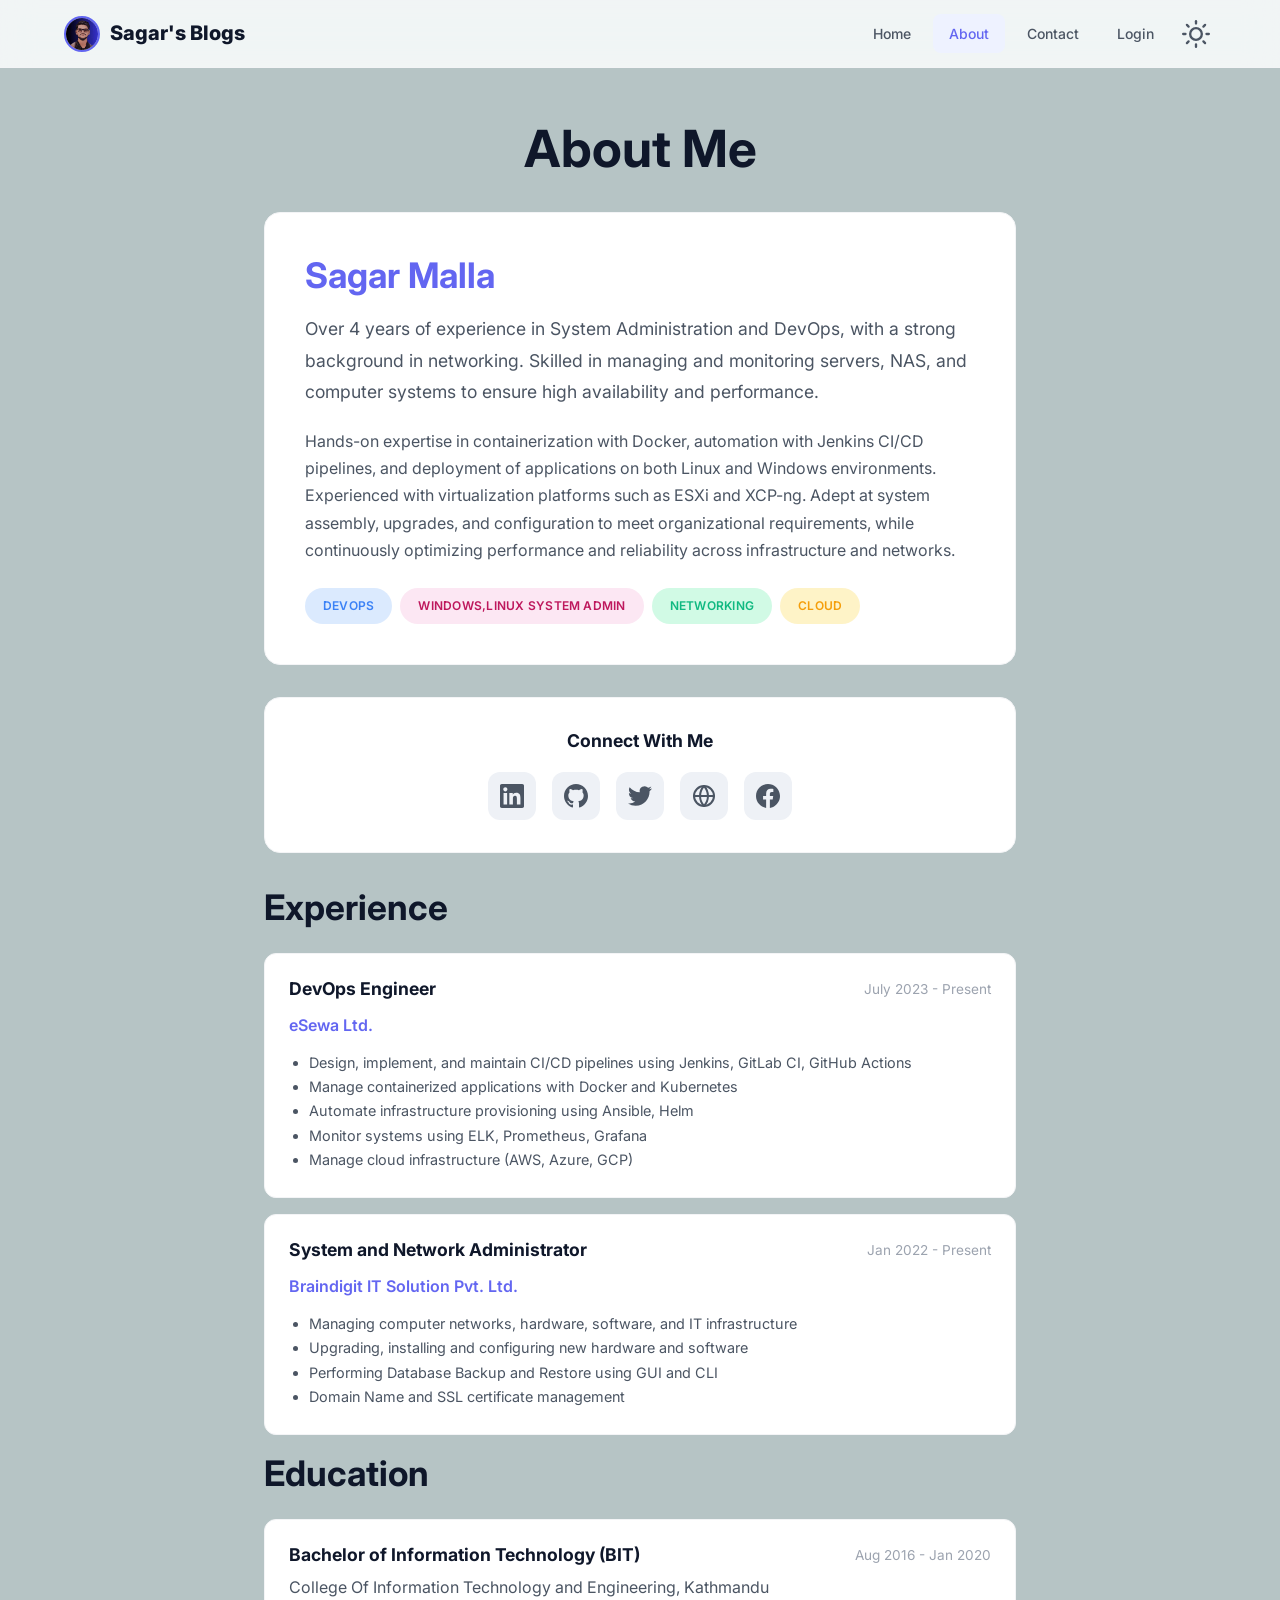
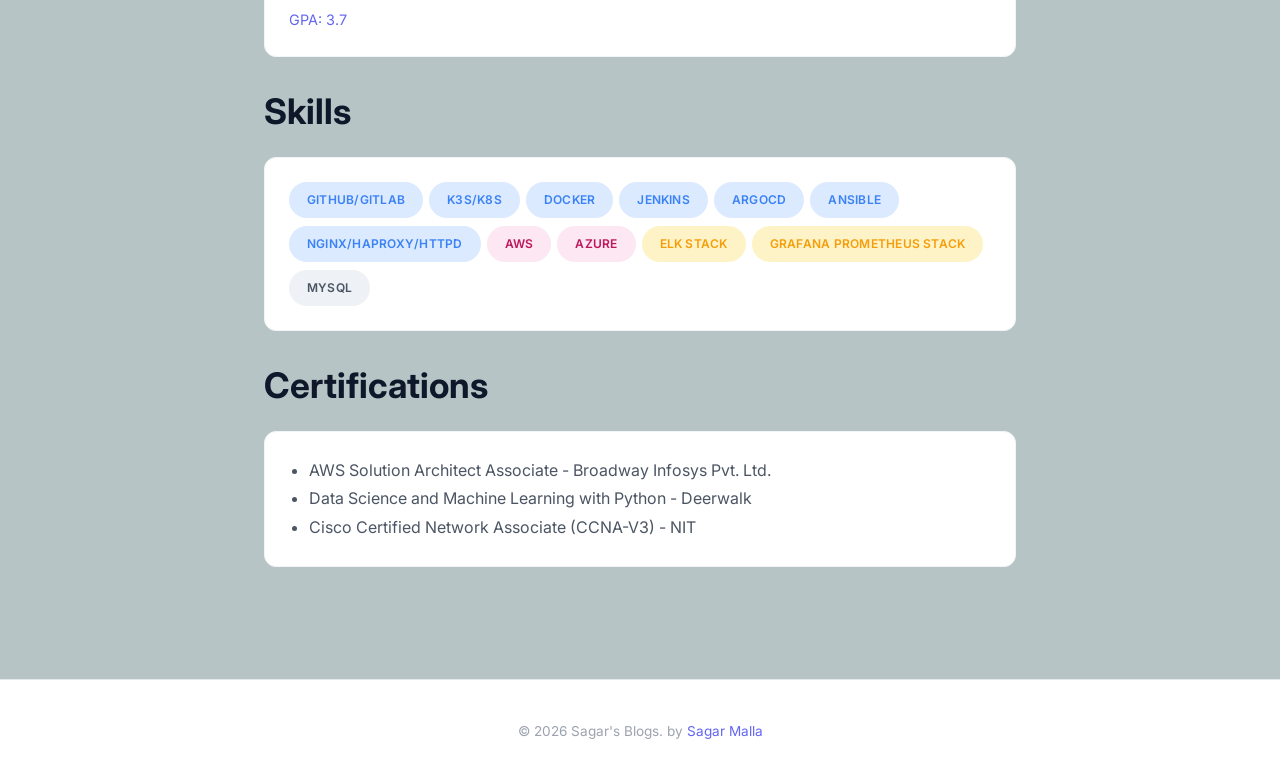
==== commit fcb767d5: "UI fixes and logic enhanced" ====
--- a/about.html
+++ b/about.html
@@ -202,7 +202,14 @@
             themeBtn.addEventListener('click', () => updateThemeIcon(UI_UTILS.toggleTheme()));
 
             document.getElementById('mobile-menu-btn').addEventListener('click', () => {
-                document.getElementById('nav-links').classList.toggle('open');
+                const navLinks = document.getElementById('nav-links');
+                navLinks.classList.toggle('open');
+                clearTimeout(window.mobileMenuTimeout);
+                if (navLinks.classList.contains('open')) {
+                    window.mobileMenuTimeout = setTimeout(() => {
+                        navLinks.classList.remove('open');
+                    }, 5000);
+                }
             });
         });
     </script>
--- a/assets/css/style.css
+++ b/assets/css/style.css
@@ -6,7 +6,7 @@
 
 /* ---------- Theme Variables ---------- */
 :root {
-    --bg-primary: #f7f8fc;
+    --bg-primary: #b6c4c5;
     --bg-secondary: #ffffff;
     --bg-tertiary: #eef1f6;
     --bg-input: #f1f4f9;
@@ -50,6 +50,8 @@
     --quill-bg: #ffffff;
     --quill-text: #0f172a;
     --quill-border: #e5e7eb;
+    --code-bg: #1b2540;
+    --code-text: #e8ecf4;
 }
 
 [data-theme="dark"] {
@@ -82,6 +84,8 @@
     --quill-bg: #141c2e;
     --quill-text: #e8ecf4;
     --quill-border: #1f2d47;
+    --code-bg: #1b2540;
+    --code-text: #e8ecf4;
 }
 
 /* ---------- Reset ---------- */
@@ -294,6 +298,7 @@
     justify-content: center;
     width: 40px;
     height: 40px;
+    padding: 0 !important;
     border-radius: var(--radius-sm);
     transition: all var(--transition);
     color: var(--text-secondary)
@@ -307,6 +312,81 @@
 .theme-toggle svg {
     width: 28px;
     height: 28px
+}
+
+.dropdown {
+    position: relative
+}
+
+.dropdown-toggle {
+    display: flex;
+    align-items: center;
+    padding: 8px 16px;
+    border-radius: var(--radius-sm);
+    font-size: .875rem;
+    font-weight: 500;
+    color: var(--text-secondary);
+    transition: all var(--transition);
+    text-decoration: none;
+    white-space: nowrap;
+    background: none;
+    border: none;
+    cursor: pointer
+}
+
+.dropdown-toggle:hover {
+    background: var(--accent-soft);
+    color: var(--accent)
+}
+
+.dropdown-toggle svg {
+    width: 16px;
+    height: 16px;
+    margin-left: 4px;
+    transition: transform var(--transition)
+}
+
+.dropdown-toggle[aria-expanded="true"] svg {
+    transform: rotate(180deg)
+}
+
+.dropdown-menu {
+    position: absolute;
+    top: 100%;
+    right: 0;
+    min-width: 200px;
+    background: var(--bg-secondary);
+    border: 1px solid var(--border);
+    border-radius: var(--radius-md);
+    box-shadow: var(--shadow-lg);
+    padding: 8px 0;
+    opacity: 0;
+    visibility: hidden;
+    transform: translateY(-8px);
+    transition: all var(--transition);
+    z-index: 1001;
+    max-height: 400px;
+    overflow-y: auto
+}
+
+.dropdown-menu.show {
+    opacity: 1;
+    visibility: visible;
+    transform: translateY(4px)
+}
+
+.dropdown-menu a {
+    display: block;
+    padding: 10px 16px;
+    font-size: .875rem;
+    color: var(--text-secondary);
+    text-decoration: none;
+    transition: all var(--transition)
+}
+
+.dropdown-menu a:hover {
+    background: var(--accent-soft);
+    color: var(--accent)
 }
 
 .mobile-menu-btn {
@@ -322,6 +402,42 @@
 .mobile-menu-btn svg {
     width: 22px;
     height: 22px
+}
+
+@media(max-width:768px) {
+    .dropdown {
+        width: 100%
+    }
+
+    .dropdown-toggle {
+        width: 100%;
+        justify-content: space-between
+    }
+
+    .dropdown-menu {
+        position: static;
+        box-shadow: none;
+        border: none;
+        border-radius: 0;
+        background: var(--bg-tertiary);
+        max-height: 0;
+        overflow: hidden;
+        padding: 0;
+        opacity: 1;
+        visibility: visible;
+        transform: none;
+        transition: max-height .3s ease, padding .3s ease
+    }
+
+    .dropdown-menu.show {
+        max-height: 400px;
+        transform: none;
+        padding: 8px 0
+    }
+
+    .dropdown-menu a {
+        padding: 12px 24px
+    }
 }
 
 @media(max-width:768px) {
@@ -901,7 +1017,8 @@
 }
 
 .post-view .post-body pre {
-    background: var(--bg-tertiary);
+    background: var(--code-bg);
+    color: var(--code-text);
     padding: 20px;
     padding-top: 40px;
     border-radius: var(--radius-md);
@@ -956,7 +1073,8 @@
 
 .post-view .post-body code {
     font-family: var(--font-mono);
-    background: var(--bg-tertiary);
+    background: #b3b4b6; /* added by me*/
+    color: #000000;  /* added by me*/
     padding: 2px 6px;
     border-radius: 4px;
     font-size: .88em
@@ -994,6 +1112,56 @@
 
 .post-view .post-body ol li {
     list-style: decimal
+}
+
+/* ---------- Post Body — Table Styles (GFM markdown tables) ---------- */
+.post-view .post-body table {
+    width: 100%;
+    border-collapse: collapse;
+    margin: 24px 0;
+    font-size: 0.95rem;
+    border-radius: var(--radius-md);
+    overflow: hidden;
+    box-shadow: 0 1px 4px rgba(0,0,0,0.06);
+    border: 1px solid var(--border);
+}
+
+.post-view .post-body thead {
+    background: var(--bg-tertiary);
+}
+
+.post-view .post-body th {
+    padding: 12px 16px;
+    font-weight: 600;
+    color: var(--text-primary);
+    text-align: left;
+    border-bottom: 2px solid var(--border);
+    border-right: 1px solid var(--border);
+    white-space: nowrap;
+}
+
+.post-view .post-body th:last-child {
+    border-right: none;
+}
+
+.post-view .post-body td {
+    padding: 11px 16px;
+    color: var(--text-secondary);
+    border-bottom: 1px solid var(--border);
+    border-right: 1px solid var(--border);
+    line-height: 1.6;
+}
+
+.post-view .post-body td:last-child {
+    border-right: none;
+}
+
+.post-view .post-body tr:last-child td {
+    border-bottom: none;
+}
+
+.post-view .post-body tbody tr:hover td {
+    background: var(--accent-soft);
 }
 
 .post-nav {
@@ -1041,7 +1209,7 @@
 /* ---------- Admin Layout ---------- */
 .admin-layout {
     display: grid;
-    grid-template-columns: 240px 1fr;
+    grid-template-columns: auto 1fr;
     gap: 0;
     min-height: calc(100vh - var(--nav-h))
 }
@@ -1093,6 +1261,83 @@
     text-transform: uppercase;
     letter-spacing: .08em;
     color: var(--text-tertiary)
+}
+
+.sidebar-collapse-toggle {
+    display: flex;
+    align-items: center;
+    gap: 8px;
+    padding: 8px 24px;
+    margin-bottom: 16px;
+    cursor: pointer;
+    transition: all var(--transition);
+    color: var(--text-tertiary)
+}
+
+.sidebar-collapse-toggle:hover {
+    color: var(--accent)
+}
+
+.sidebar-collapse-toggle svg {
+    width: 20px;
+    height: 20px;
+    flex-shrink: 0;
+    stroke-width: 3
+}
+
+.collapse-icon.hidden {
+    display: none
+}
+
+.sidebar-collapse-text {
+    font-size: .8rem;
+    font-weight: 500;
+    white-space: nowrap
+}
+
+.admin-sidebar.collapsed .sidebar-collapse-text,
+.admin-sidebar.collapsed .sidebar-section,
+.admin-sidebar.collapsed .sidebar-label {
+    display: none
+}
+
+.admin-sidebar.collapsed .sidebar-section-collapsed {
+    display: none
+}
+
+.admin-sidebar.collapsed .sidebar-icon {
+    margin: 0 auto
+}
+
+.admin-sidebar.collapsed a {
+    padding: 11px 0;
+    justify-content: center;
+    border-left: none;
+    border-right: 3px solid transparent;
+    cursor: pointer
+}
+
+.admin-sidebar.collapsed a.active {
+    border-right-color: var(--accent)
+}
+
+.admin-sidebar.collapsed .sidebar-collapse-toggle {
+    padding: 8px 0;
+    justify-content: center;
+    cursor: pointer
+}
+
+.admin-sidebar.collapsed .sidebar-label,
+.admin-sidebar.collapsed .sidebar-collapse-text,
+.admin-sidebar.collapsed .sidebar-section,
+.admin-sidebar.collapsed .sidebar-section-collapsed {
+    display: none
+}
+
+.admin-sidebar.collapsed {
+    padding: 28px 0;
+    width: 64px;
+    flex-shrink: 0
 }
 
 .admin-content {
@@ -1285,6 +1530,42 @@
         transform: translateX(0)
     }
 
+    /* On mobile, collapsed class shows sidebar normally (not hidden) since hamburger controls visibility */
+    .admin-sidebar.collapsed {
+        transform: translateX(-100%)
+    }
+
+    /* On mobile, reset all collapsed states - sidebar shows full content when opened via hamburger */
+    .admin-sidebar.collapsed .sidebar-collapse-text,
+    .admin-sidebar.collapsed .sidebar-section,
+    .admin-sidebar.collapsed .sidebar-label {
+        display: block
+    }
+
+    .admin-sidebar.collapsed .sidebar-section-collapsed {
+        display: none
+    }
+
+    .admin-sidebar.collapsed .sidebar-icon {
+        width: 18px;
+        height: 18px
+    }
+
+    .admin-sidebar.collapsed a {
+        display: flex;
+        padding: 11px 24px
+    }
+
+    .admin-sidebar.collapsed a.active {
+        background: var(--accent-soft);
+        color: var(--accent);
+        border-left-color: var(--accent)
+    }
+
+    .admin-sidebar.collapsed .sidebar-collapse-toggle {
+        display: flex
+    }
+
     .admin-sidebar-toggle-inline {
         display: flex !important
     }
@@ -1392,8 +1673,8 @@
 }
 
 .data-table td {
-    padding: 14px 18px;
-    font-size: .88rem;
+    padding: 10px 14px;
+    font-size: .81rem;
     color: var(--text-secondary);
     border-bottom: 1px solid var(--border-light);
     vertical-align: middle
@@ -1447,13 +1728,75 @@
     height: 16px
 }
 
-@media(max-width:640px) {
+@media(max-width:768px) {
     .data-table-wrap {
-        overflow-x: auto
+        overflow: visible;
+        border: none;
+        background: transparent
     }
 
     .data-table {
-        min-width: 600px
+        display: flex;
+        flex-direction: column
+    }
+
+    .data-table thead {
+        display: none
+    }
+
+    .data-table tbody {
+        display: flex;
+        flex-direction: column;
+        gap: 12px;
+        padding: 0
+    }
+
+    .data-table tr {
+        display: flex;
+        flex-direction: column;
+        background: var(--bg-secondary);
+        border: 1px solid var(--border);
+        border-radius: var(--radius-md);
+        padding: 12px
+    }
+
+    .data-table td {
+        display: flex;
+        justify-content: space-between;
+        align-items: center;
+        padding: 6px 0;
+        border: none;
+        font-size: .875rem
+    }
+
+    .data-table td::before {
+        content: attr(data-label);
+        font-weight: 600;
+        color: var(--text-tertiary);
+        font-size: .75rem;
+        text-transform: uppercase;
+        letter-spacing: .04em
+    }
+
+    .data-table .td-title {
+        max-width: none;
+        white-space: normal;
+        overflow: visible;
+        text-overflow: unset
+    }
+
+    .table-actions {
+        flex-wrap: wrap;
+        justify-content: flex-end;
+        margin-top: 8px;
+        padding-top: 8px;
+        border-top: 1px solid var(--border-light)
+    }
+
+    .table-actions button:first-child {
+        flex: 1;
+        min-width: 100px;
+        width: auto
     }
 }
 
@@ -1630,10 +1973,7 @@
 .ql-toolbar.ql-snow {
     border: 1.5px solid var(--quill-border) !important;
     border-radius: var(--radius-sm) var(--radius-sm) 0 0 !important;
-    background: var(--bg-tertiary) !important;
-    position: sticky;
-    top: var(--nav-h);
-    z-index: 100;
+    background: var(--bg-tertiary) !important
 }
 
 .ql-container.ql-snow {
@@ -1648,7 +1988,7 @@
 
 .ql-editor {
     color: var(--quill-text) !important;
-    min-height: 300px
+    min-height: 500px
 }
 
 .ql-editor.ql-blank::before {
@@ -2136,10 +2476,21 @@
 
 /* ---------- Quill Find-Replace Toolbar Button ---------- */
 .ql-find-replace {
-    display: flex !important;
+    display: inline-flex !important;
     align-items: center;
     justify-content: center;
-    width: 28px !important;
+    width: auto !important;
+    min-width: max-content !important;
+    white-space: nowrap !important;
+    gap: 6px;
+    padding: 0 8px !important;
+    color: var(--text-secondary);
+    font-size: 0.85rem;
+    font-weight: 500;
+}
+
+.ql-find-replace:hover {
+    color: var(--primary) !important;
 }
 
 .ql-find-replace svg {
@@ -2157,9 +2508,6 @@
     border: 1px solid var(--border);
     border-top: none;
     animation: frSlideDown 0.2s ease-out;
-    position: sticky;
-    top: calc(var(--nav-h) + 42px);
-    z-index: 99;
 }
 
 @keyframes frSlideDown {
@@ -2235,3 +2583,592 @@
     width: 16px;
     height: 16px;
 }
+
+/* ---------- Reactions ---------- */
+.post-reactions-container {
+    margin-top: 32px; 
+    padding-top: 24px; 
+    border-top: 1px solid var(--border);
+}
+
+.post-reactions-container h4 {
+    margin-bottom: 16px;
+}
+
+.post-reactions {
+    display: flex; gap: 12px; flex-wrap: wrap;
+}
+
+.post-reactions button {
+    background: var(--bg-tertiary);
+    border: 1px solid var(--border);
+    border-radius: 20px;
+    padding: 6px 16px;
+    cursor: pointer;
+    font-size: 1rem;
+    font-weight: bold;
+}
+
+.post-reaction-like { color: #45ec0f; }
+.post-reaction-love { color: orangered; }
+.post-reaction-sad { color: yellow; }
+.post-reaction-unknown { color: #00bbff; }
+
+.post-reactions button, .comment-reactions button {
+    transition: all 0.2s cubic-bezier(.4, 0, .2, 1) !important;
+}
+
+.post-reactions button:hover, .comment-reactions button:hover {
+    background-color: #011959 !important;
+    color: #fff300 !important;
+    transform: scale(1.1);
+}
+
+/* ---------- Admin Banner ---------- */
+.admin-banner {
+    display: flex;
+    align-items: center;
+    gap: 10px;
+    padding: 12px 24px;
+    color: #fff;
+    font-size: 0.88rem;
+    font-weight: 500;
+    position: sticky;
+    top: var(--nav-h);
+    z-index: 50;
+    justify-content: space-between;
+}
+
+.admin-banner.draft {
+    background: linear-gradient(135deg, #f59e0b 0%, #d97706 100%);
+    box-shadow: 0 2px 12px rgba(245, 158, 11, 0.3);
+}
+
+.admin-banner.published {
+    background: linear-gradient(135deg, #3b82f6 0%, #2563eb 100%);
+    box-shadow: 0 2px 12px rgba(59, 130, 246, 0.3);
+}
+
+.admin-banner-content {
+    display: flex;
+    align-items: center;
+    gap: 10px;
+}
+
+.admin-banner svg {
+    width: 18px;
+    height: 18px;
+    flex-shrink: 0;
+}
+
+.admin-banner strong {
+    font-weight: 700;
+}
+
+.admin-banner-btn {
+    flex-shrink: 0;
+    color: #fff !important;
+    border-color: rgba(255, 255, 255, 0.3) !important;
+    background: rgba(255, 255, 255, 0.15) !important;
+}
+
+.admin-banner-btn:hover {
+    background: rgba(255, 255, 255, 0.25) !important;
+}
+
+@media (max-width: 768px) {
+    .admin-banner {
+        flex-direction: column;
+        align-items: flex-start;
+        gap: 12px;
+    }
+    .admin-banner-btn {
+        align-self: flex-end;
+    }
+}
+
+/* ---------- Editor Mode Toggle ---------- */
+.editor-mode-toggle {
+    display: flex;
+    gap: 0;
+    background: var(--bg-tertiary);
+    border-radius: var(--radius-sm);
+    padding: 3px;
+    margin-bottom: 0;
+    border: 1px solid var(--border);
+    width: fit-content;
+}
+
+.editor-mode-btn {
+    display: inline-flex;
+    align-items: center;
+    gap: 6px;
+    padding: 8px 18px;
+    border: none;
+    background: transparent;
+    color: var(--text-tertiary);
+    font-size: 0.82rem;
+    font-weight: 600;
+    border-radius: calc(var(--radius-sm) - 2px);
+    cursor: pointer;
+    transition: all var(--transition);
+    white-space: nowrap;
+    position: relative;
+    letter-spacing: 0.01em;
+}
+
+.editor-mode-btn:hover {
+    color: var(--text-primary);
+    background: var(--bg-secondary);
+}
+
+.editor-mode-btn.active {
+    background: var(--accent);
+    color: #fff;
+    box-shadow: 0 2px 8px rgba(99, 102, 241, 0.3);
+}
+
+[data-theme="dark"] .editor-mode-btn.active {
+    box-shadow: 0 2px 8px rgba(129, 140, 248, 0.25);
+}
+
+.editor-mode-btn svg {
+    width: 15px;
+    height: 15px;
+}
+
+/* ---------- Markdown Editor ---------- */
+.markdown-editor-container {
+    border: 1.5px solid var(--quill-border);
+    border-radius: 0 0 var(--radius-sm) var(--radius-sm);
+    overflow: hidden;
+    background: var(--quill-bg);
+}
+
+.markdown-toolbar {
+    display: flex;
+    flex-wrap: wrap;
+    gap: 2px;
+    padding: 8px 10px;
+    background: var(--bg-tertiary);
+    border-bottom: 1px solid var(--quill-border);
+    border-radius: var(--radius-sm) var(--radius-sm) 0 0;
+}
+
+.markdown-toolbar button {
+    display: inline-flex;
+    align-items: center;
+    justify-content: center;
+    gap: 3px;
+    min-width: 32px;
+    height: 30px;
+    padding: 0 8px;
+    border: none;
+    background: transparent;
+    color: var(--text-secondary);
+    font-size: 0.8rem;
+    font-weight: 600;
+    border-radius: 4px;
+    cursor: pointer;
+    transition: all var(--transition);
+}
+
+.import-md-btn {
+    background: var(--accent);
+    color: #fff !important;
+    padding: 0 12px;
+    font-weight: 600;
+    border-radius: 6px;
+    margin-right: 4px;
+}
+
+.import-md-btn:hover {
+    background: var(--accent-hover);
+    transform: translateY(-1px);
+    box-shadow: var(--shadow-sm);
+}
+
+.import-md-btn svg {
+    width: 14px;
+    height: 14px;
+}
+
+.markdown-toolbar button:hover {
+    background: var(--accent-soft);
+    color: var(--accent);
+}
+
+.markdown-toolbar button svg {
+    width: 14px;
+    height: 14px;
+}
+
+/* Monaco Editor Container */
+#monaco-editor-container {
+    width: 100%;
+    height: 500px;
+    min-height: 400px;
+    background: var(--quill-bg);
+    border: none;
+    outline: none;
+}
+
+/* Override Monaco's default bg/font so it follows site theme */
+.monaco-editor,
+.monaco-editor-background,
+.monaco-editor .inputarea.ime-input {
+    background-color: var(--quill-bg) !important;
+}
+
+.markdown-help {
+    display: flex;
+    align-items: center;
+    gap: 8px;
+    padding: 8px 14px;
+    background: var(--bg-tertiary);
+    border-top: 1px solid var(--quill-border);
+    font-size: 0.78rem;
+    color: var(--text-tertiary);
+}
+
+.markdown-help svg {
+    width: 14px;
+    height: 14px;
+    flex-shrink: 0;
+    color: var(--accent);
+}
+
+.markdown-help kbd {
+    display: inline-flex;
+    align-items: center;
+    justify-content: center;
+    min-width: 20px;
+    height: 20px;
+    padding: 0 5px;
+    background: var(--bg-secondary);
+    border: 1px solid var(--border);
+    border-radius: 4px;
+    font-family: var(--font-mono);
+    font-size: 0.7rem;
+    color: var(--text-secondary);
+    box-shadow: 0 1px 0 var(--border);
+    line-height: 1;
+}
+
+/* ---------- Markdown Preview ---------- */
+.markdown-preview {
+    min-height: 360px;
+    max-height: 700px;
+    overflow-y: auto;
+    padding: 28px 32px;
+    background: var(--quill-bg);
+    border: 1.5px solid var(--quill-border);
+    border-radius: 0 0 var(--radius-sm) var(--radius-sm);
+    color: var(--quill-text);
+    font-size: 1rem;
+    line-height: 1.8;
+}
+
+.markdown-preview h1,
+.markdown-preview h2,
+.markdown-preview h3,
+.markdown-preview h4,
+.markdown-preview h5,
+.markdown-preview h6 {
+    margin-top: 1.5em;
+    margin-bottom: 0.5em;
+}
+
+.markdown-preview h1 { font-size: 1.8rem; }
+.markdown-preview h2 { font-size: 1.5rem; border-bottom: 1px solid var(--border); padding-bottom: 6px; }
+.markdown-preview h3 { font-size: 1.25rem; }
+
+.markdown-preview p {
+    margin-bottom: 1em;
+    color: var(--quill-text);
+}
+
+.markdown-preview ul,
+.markdown-preview ol {
+    margin: 0.5em 0 1em 1.5em;
+    list-style: revert;
+}
+
+.markdown-preview li {
+    margin-bottom: 0.25em;
+}
+
+.markdown-preview blockquote {
+    margin: 1em 0;
+    padding: 12px 20px;
+    border-left: 4px solid var(--accent);
+    background: var(--accent-soft);
+    border-radius: 0 var(--radius-sm) var(--radius-sm) 0;
+    color: var(--text-secondary);
+}
+
+.markdown-preview code {
+    background: var(--bg-tertiary);
+    padding: 2px 6px;
+    border-radius: 4px;
+    font-family: var(--font-mono);
+    font-size: 0.88em;
+    color: var(--accent);
+}
+
+.markdown-preview pre {
+    margin: 1em 0;
+    border-radius: var(--radius-sm);
+    overflow-x: auto;
+}
+
+.markdown-preview pre code {
+    display: block;
+    padding: 16px 20px;
+    background: var(--code-bg);
+    color: var(--code-text);
+    font-size: 0.88rem;
+    line-height: 1.6;
+    border-radius: var(--radius-sm);
+}
+
+.markdown-preview img {
+    max-width: 100%;
+    border-radius: var(--radius-sm);
+    margin: 1em 0;
+}
+
+.markdown-preview a {
+    color: var(--accent);
+    text-decoration: underline;
+    text-underline-offset: 2px;
+}
+
+.markdown-preview a:hover {
+    color: var(--accent-hover);
+}
+
+.markdown-preview hr {
+    margin: 2em 0;
+    border: none;
+    border-top: 1px solid var(--border);
+}
+
+.markdown-preview table {
+    width: 100%;
+    border-collapse: collapse;
+    margin: 1em 0;
+}
+
+.markdown-preview th,
+.markdown-preview td {
+    padding: 10px 14px;
+    border: 1px solid var(--border);
+    text-align: left;
+}
+
+.markdown-preview th {
+    background: var(--bg-tertiary);
+    font-weight: 600;
+}
+
+/* ---------- Editor Wrapper Visibility ---------- */
+#editor-richtext-wrapper.hidden,
+#editor-markdown-wrapper.hidden,
+#editor-preview-wrapper.hidden {
+    display: none;
+}
+
+/* Connect mode toggle to editor visually */
+#editor-richtext-wrapper .ql-toolbar.ql-snow {
+    border-radius: 0 !important;
+    border-top: none !important;
+}
+
+/* ---------- Cover Image Upload UI ---------- */
+.cover-image-input {
+    border: 1px solid var(--border);
+    border-radius: var(--radius-sm);
+    background: var(--bg-primary);
+    overflow: hidden;
+}
+
+.cover-input-tabs {
+    display: flex;
+    background: var(--bg-tertiary);
+    border-bottom: 1px solid var(--border);
+}
+
+.cover-tab {
+    flex: 1;
+    display: flex;
+    align-items: center;
+    justify-content: center;
+    gap: 8px;
+    padding: 10px;
+    border: none;
+    background: transparent;
+    color: var(--text-secondary);
+    font-size: 0.85rem;
+    font-weight: 500;
+    cursor: pointer;
+    transition: all var(--transition);
+}
+
+.cover-tab:hover {
+    color: var(--text-primary);
+    background: var(--bg-secondary);
+}
+
+.cover-tab.active {
+    color: var(--accent);
+    background: var(--bg-primary);
+    border-bottom: 2px solid var(--accent);
+}
+
+.cover-tab svg {
+    width: 16px;
+    height: 16px;
+}
+
+#cover-url-panel,
+#cover-upload-panel {
+    padding: 16px;
+}
+
+.cover-upload-area {
+    display: flex;
+    flex-direction: column;
+    align-items: center;
+    justify-content: center;
+    padding: 32px 16px;
+    border: 2px dashed var(--border);
+    border-radius: var(--radius-sm);
+    background: var(--bg-secondary);
+    cursor: pointer;
+    transition: all var(--transition);
+}
+
+.cover-upload-area:hover {
+    border-color: var(--accent);
+    background: var(--accent-soft);
+}
+
+.cover-upload-content {
+    display: flex;
+    flex-direction: column;
+    align-items: center;
+    gap: 8px;
+    text-align: center;
+    color: var(--text-secondary);
+}
+
+.cover-upload-content svg {
+    width: 24px;
+    height: 24px;
+    color: var(--text-tertiary);
+}
+
+.cover-upload-content span {
+    font-weight: 500;
+    color: var(--text-primary);
+}
+
+.cover-upload-content small {
+    font-size: 0.75rem;
+    color: var(--text-tertiary);
+}
+
+#cover-preview-container {
+    padding: 0 16px 16px 16px;
+}
+
+.cover-preview {
+    position: relative;
+    border-radius: var(--radius-sm);
+    overflow: hidden;
+    background: var(--bg-tertiary);
+    border: 1px solid var(--border);
+}
+
+.cover-preview img {
+    display: block;
+    width: 100%;
+    max-height: 240px;
+    object-fit: cover;
+}
+
+.cover-preview-remove {
+    position: absolute;
+    top: 8px;
+    right: 8px;
+    width: 28px;
+    height: 28px;
+    display: flex;
+    align-items: center;
+    justify-content: center;
+    background: rgba(0, 0, 0, 0.6);
+    color: #fff;
+    border: none;
+    border-radius: 50%;
+    cursor: pointer;
+    backdrop-filter: blur(4px);
+    transition: all var(--transition);
+}
+
+.cover-preview-remove:hover {
+    background: var(--danger);
+    transform: scale(1.1);
+}
+
+.cover-preview-remove svg {
+    width: 14px;
+    height: 14px;
+}
+
+#editor-richtext-wrapper .ql-container.ql-snow {
+    border-radius: 0 0 var(--radius-sm) var(--radius-sm) !important;
+}
+
+.editor-mode-toggle {
+    border-radius: var(--radius-sm) var(--radius-sm) 0 0;
+    border-bottom: none;
+}
+
+/* ---------- Responsive Markdown Editor ---------- */
+@media (max-width: 768px) {
+    .editor-mode-btn {
+        padding: 6px 12px;
+        font-size: 0.75rem;
+    }
+
+    .editor-mode-btn span {
+        display: none;
+    }
+
+    .editor-mode-btn svg {
+        width: 18px;
+        height: 18px;
+    }
+
+    .markdown-toolbar {
+        padding: 6px 8px;
+    }
+
+    .markdown-toolbar button {
+        min-width: 28px;
+        height: 26px;
+        padding: 0 6px;
+        font-size: 0.75rem;
+    }
+
+    #monaco-editor-container {
+        height: 600px;
+        min-height: 320px;
+    }
+
+    .markdown-preview {
+        min-height: 260px;
+        padding: 18px 20px;
+    }
+}
